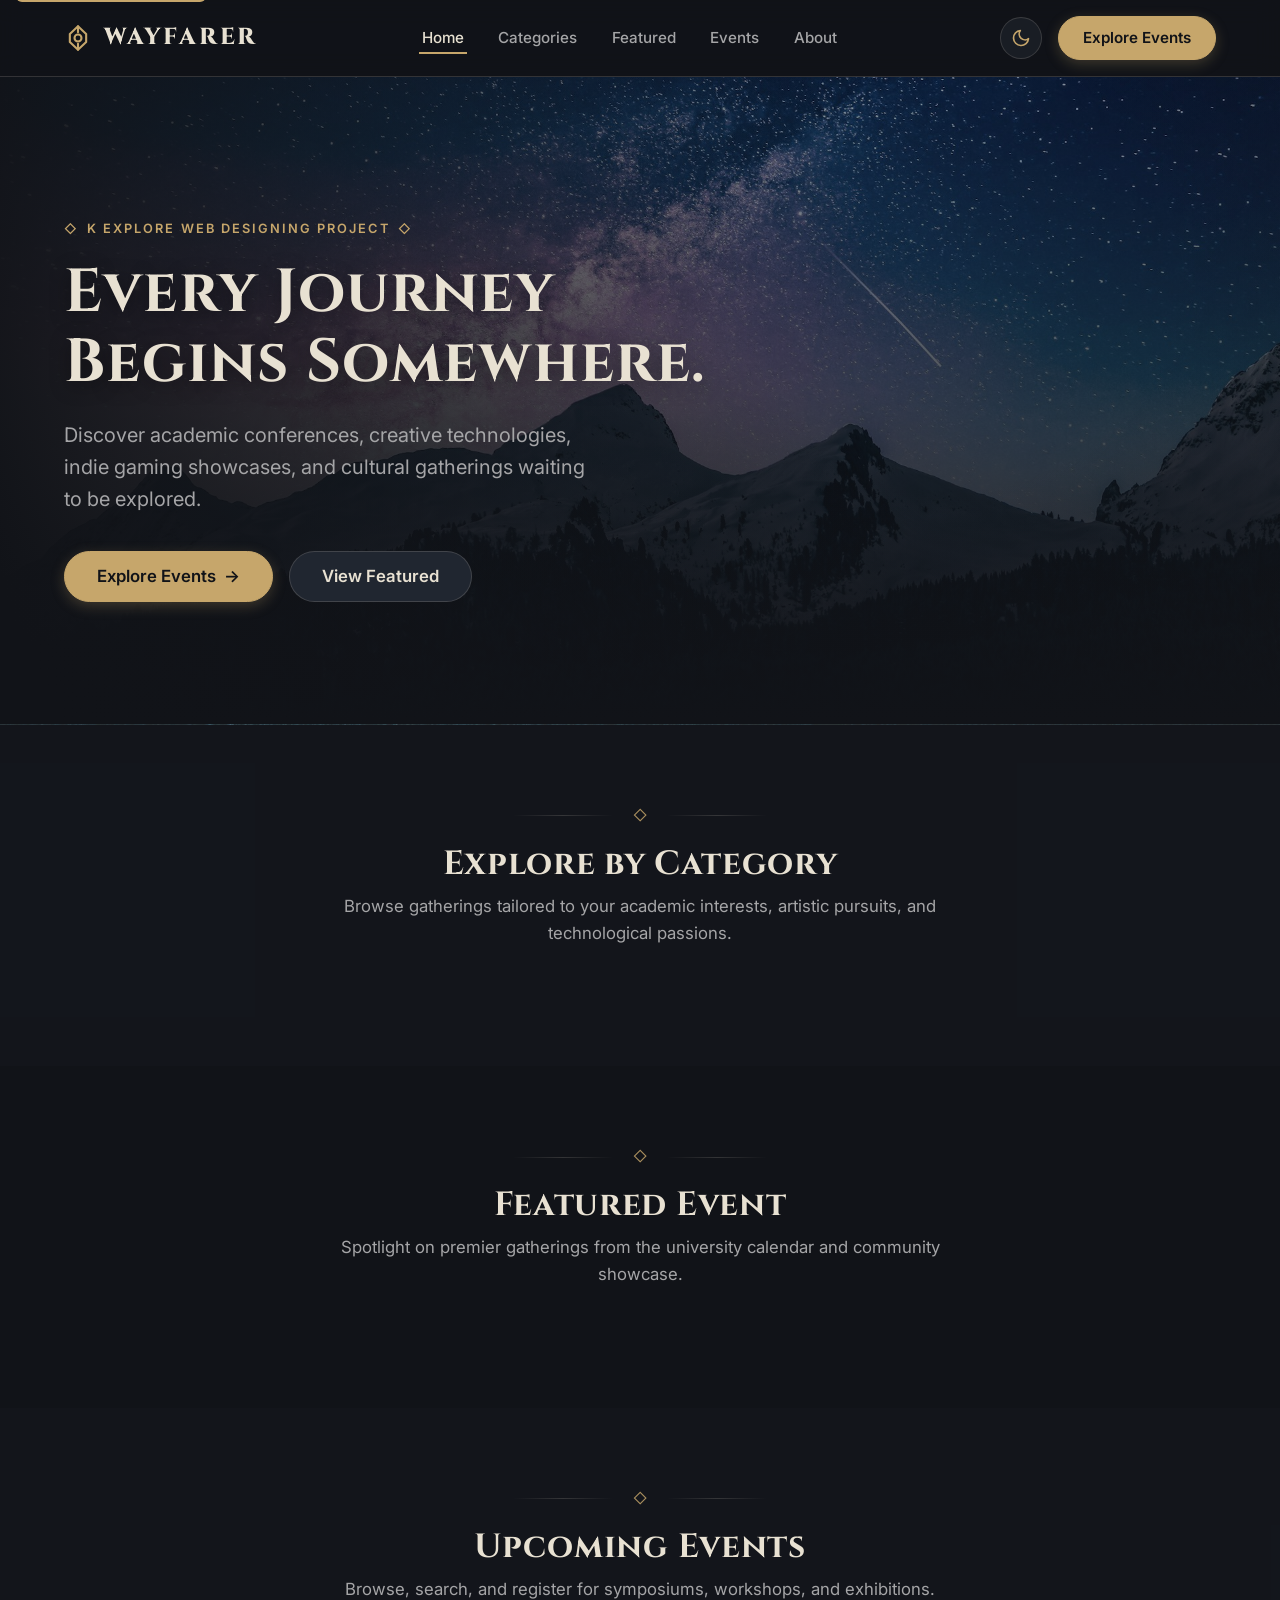
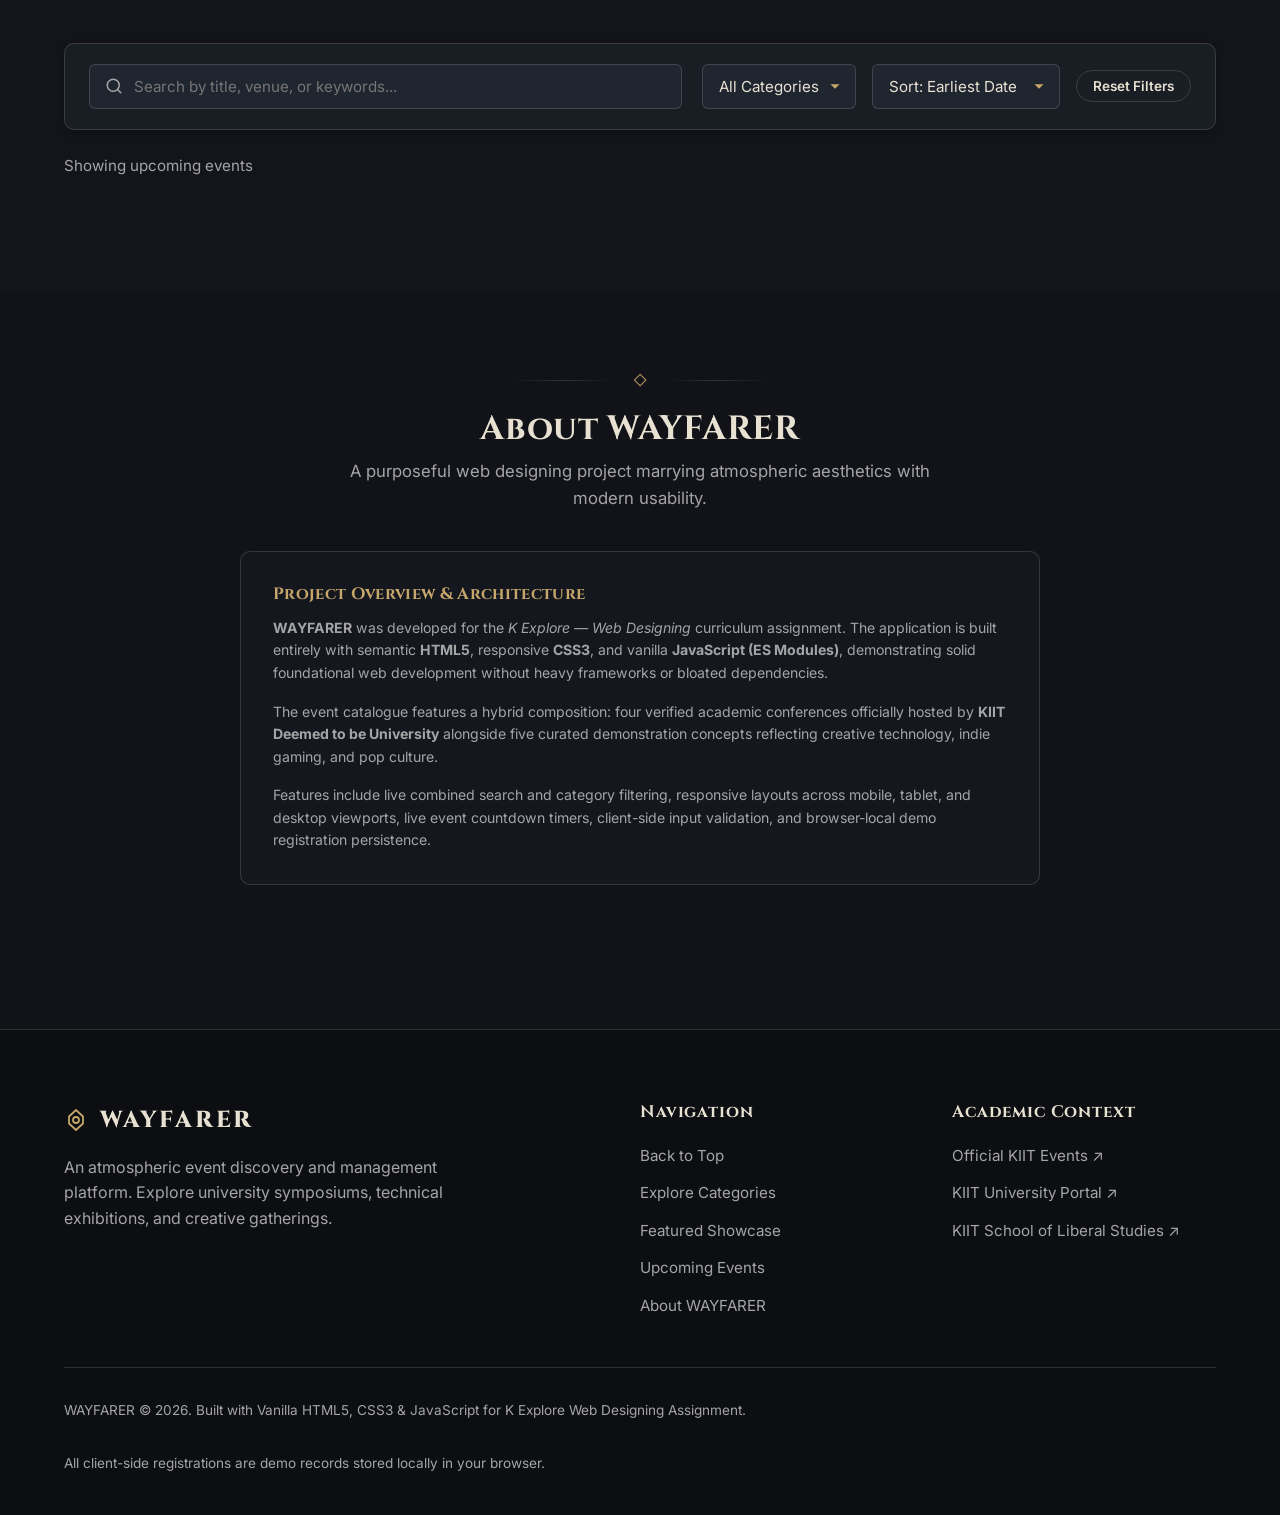
==== index.html @ c03fe0ca "initial html and css" ====
<!DOCTYPE html>
<html lang="en" data-theme="dark">
<head>
  <meta charset="UTF-8">
  <meta name="viewport" content="width=device-width, initial-scale=1.0">
  <meta name="description" content="WAYFARER — Atmospheric event discovery and management platform. Explore upcoming KIIT academic conferences and curated creative culture events.">
  <title>WAYFARER — Every Journey Begins Somewhere</title>

  <!-- Stylesheets -->
  <link rel="stylesheet" href="css/base.css">
  <link rel="stylesheet" href="css/layout.css">
  <link rel="stylesheet" href="css/components.css">
  <link rel="stylesheet" href="css/responsive.css">

  <!-- Application Entry Point -->
  <script type="module" src="js/pages/home.js"></script>
</head>
<body id="top">
  <!-- Accessibility Skip Navigation -->
  <a href="#mainContent" class="skip-link">Skip to main content</a>

  <!-- Global Site Header -->
  <header class="site-header" role="banner">
    <div class="container header-container">
      <!-- Brand Logo / Wordmark -->
      <a href="index.html" class="brand" aria-label="WAYFARER Homepage">
        <span class="brand-crest" aria-hidden="true">
          <!-- Atmospheric Wayfarer Crest SVG -->
          <svg width="28" height="28" viewBox="0 0 24 24" fill="none" stroke="currentColor" stroke-width="1.8" stroke-linecap="round" stroke-linejoin="round">
            <polygon points="12 2 19 8.5 19 15.5 12 22 5 15.5 5 8.5 12 2"/>
            <circle cx="12" cy="12" r="3"/>
            <line x1="12" y1="2" x2="12" y2="7"/>
            <line x1="12" y1="17" x2="12" y2="22"/>
          </svg>
        </span>
        <span class="brand-text">WAYFARER</span>
      </a>

      <!-- Primary Navigation Menu -->
      <nav class="primary-nav" id="primaryNav" aria-label="Main Navigation">
        <ul class="nav-list">
          <li><a href="#top" class="nav-link active">Home</a></li>
          <li><a href="#categoriesSection" class="nav-link">Categories</a></li>
          <li><a href="#featuredSection" class="nav-link">Featured</a></li>
          <li><a href="#eventsSection" class="nav-link">Events</a></li>
          <li><a href="#aboutSection" class="nav-link">About</a></li>
        </ul>
        <div class="mobile-cta-wrap hidden">
          <a href="#eventsSection" class="btn btn-primary">Explore Events</a>
        </div>
      </nav>

      <!-- Header Action Controls -->
      <div class="header-actions">
        <!-- Theme Toggle Button (Bonus BR-01) -->
        <button 
          type="button" 
          class="theme-toggle" 
          aria-label="Switch to Light Parchment Theme" 
          aria-pressed="false"
          title="Toggle Theme"
        >
          <!-- Sun Icon (shown in light mode) -->
          <svg class="icon-sun" width="20" height="20" viewBox="0 0 24 24" fill="none" stroke="currentColor" stroke-width="2" stroke-linecap="round" stroke-linejoin="round" aria-hidden="true">
            <circle cx="12" cy="12" r="5"/>
            <line x1="12" y1="1" x2="12" y2="3"/>
            <line x1="12" y1="21" x2="12" y2="23"/>
            <line x1="4.22" y1="4.22" x2="5.64" y2="5.64"/>
            <line x1="18.36" y1="18.36" x2="19.78" y2="19.78"/>
            <line x1="1" y1="12" x2="3" y2="12"/>
            <line x1="21" y1="12" x2="23" y2="12"/>
            <line x1="4.22" y1="19.78" x2="5.64" y2="18.36"/>
            <line x1="18.36" y1="5.64" x2="19.78" y2="4.22"/>
          </svg>
          <!-- Moon Icon (shown in dark mode) -->
          <svg class="icon-moon" width="20" height="20" viewBox="0 0 24 24" fill="none" stroke="currentColor" stroke-width="2" stroke-linecap="round" stroke-linejoin="round" aria-hidden="true">
            <path d="M21 12.79A9 9 0 1 1 11.21 3 7 7 0 0 0 21 12.79z"/>
          </svg>
        </button>

        <!-- Desktop Action CTA -->
        <a href="#eventsSection" class="btn btn-primary">Explore Events</a>

        <!-- Mobile Nav Hamburger Toggle -->
        <button 
          type="button" 
          class="mobile-nav-toggle" 
          id="mobileNavToggle" 
          aria-label="Toggle navigation menu" 
          aria-expanded="false" 
          aria-controls="primaryNav"
        >
          <svg width="24" height="24" viewBox="0 0 24 24" fill="none" stroke="currentColor" stroke-width="2" stroke-linecap="round" stroke-linejoin="round" aria-hidden="true">
            <line x1="3" y1="12" x2="21" y2="12"/>
            <line x1="3" y1="6" x2="21" y2="6"/>
            <line x1="3" y1="18" x2="21" y2="18"/>
          </svg>
        </button>
      </div>
    </div>
  </header>

  <!-- Main Landmark -->
  <main id="mainContent">
    <!-- Hero Section -->
    <section class="hero-section" aria-labelledby="heroTitle">
      <div class="hero-overlay" aria-hidden="true"></div>
      <div class="container">
        <div class="hero-content">
          <div class="hero-kicker">K Explore Web Designing Project</div>
          <h1 id="heroTitle" class="hero-title">Every Journey Begins Somewhere.</h1>
          <p class="hero-subtitle">
            Discover academic conferences, creative technologies, indie gaming showcases, and cultural gatherings waiting to be explored.
          </p>
          <div class="hero-cta-group">
            <a href="#eventsSection" class="btn btn-primary btn-lg">
              <span>Explore Events</span>
              <span aria-hidden="true">→</span>
            </a>
            <a href="#featuredSection" class="btn btn-secondary btn-lg">
              <span>View Featured</span>
            </a>
          </div>
        </div>
      </div>
    </section>

    <!-- Categories Section -->
    <section id="categoriesSection" class="page-section" aria-labelledby="categoriesHeading">
      <div class="container">
        <div class="section-ornament" aria-hidden="true">
          <span class="ornament-line"></span>
          <span class="ornament-diamond">◇</span>
          <span class="ornament-line"></span>
        </div>
        <h2 id="categoriesHeading" class="section-title">Explore by Category</h2>
        <p class="section-subtitle">Browse gatherings tailored to your academic interests, artistic pursuits, and technological passions.</p>
        
        <!-- Category Tiles Grid (Populated dynamically by home.js) -->
        <div class="category-grid" id="categoryGrid">
          <!-- Dynamically generated category buttons -->
        </div>
      </div>
    </section>

    <!-- Featured Event Section -->
    <section id="featuredSection" class="page-section" aria-labelledby="featuredHeading">
      <div class="container">
        <div class="section-ornament" aria-hidden="true">
          <span class="ornament-line"></span>
          <span class="ornament-diamond">◇</span>
          <span class="ornament-line"></span>
        </div>
        <h2 id="featuredHeading" class="section-title">Featured Event</h2>
        <p class="section-subtitle">Spotlight on premier gatherings from the university calendar and community showcase.</p>

        <!-- Featured Event Card (Populated dynamically by home.js) -->
        <div id="featuredEventContent">
          <!-- Dynamically generated featured showcase card with countdown -->
        </div>
      </div>
    </section>

    <!-- Events Catalogue & Discovery Section -->
    <section id="eventsSection" class="page-section" aria-labelledby="eventsHeading">
      <div class="container">
        <div class="section-ornament" aria-hidden="true">
          <span class="ornament-line"></span>
          <span class="ornament-diamond">◇</span>
          <span class="ornament-line"></span>
        </div>
        <h2 id="eventsHeading" class="section-title">Upcoming Events</h2>
        <p class="section-subtitle">Browse, search, and register for symposiums, workshops, and exhibitions.</p>

        <!-- Search, Filter & Sort Toolbar -->
        <div class="discovery-toolbar" role="search" aria-label="Event search and filter controls">
          <!-- Search Box -->
          <div class="search-box-wrap">
            <svg class="search-icon" width="18" height="18" viewBox="0 0 24 24" fill="none" stroke="currentColor" stroke-width="2" stroke-linecap="round" stroke-linejoin="round" aria-hidden="true">
              <circle cx="11" cy="11" r="8"/>
              <line x1="21" y1="21" x2="16.65" y2="16.65"/>
            </svg>
            <input 
              type="search" 
              id="searchInput" 
              class="search-input" 
              placeholder="Search by title, venue, or keywords..."
              aria-label="Search events"
            />
          </div>

          <!-- Category and Sort Dropdowns -->
          <div class="filter-controls-group">
            <select id="categorySelect" class="custom-select" aria-label="Filter events by category">
              <option value="all">All Categories</option>
              <!-- Options populated by JavaScript -->
            </select>

            <select id="sortSelect" class="custom-select" aria-label="Sort events">
              <option value="date-asc">Sort: Earliest Date</option>
              <option value="date-desc">Sort: Furthest Date</option>
              <option value="title-asc">Sort: Title (A – Z)</option>
            </select>

            <button type="button" id="resetFiltersBtn" class="btn btn-outline btn-sm">
              Reset Filters
            </button>
          </div>
        </div>

        <!-- Result Count Meta Bar -->
        <div class="results-meta-bar">
          <span id="resultsCount" aria-live="polite">Showing upcoming events</span>
        </div>

        <!-- Event Cards Grid (Populated dynamically by home.js) -->
        <div class="events-grid" id="eventsGrid" role="region" aria-label="Events Catalogue">
          <!-- Dynamic cards -->
        </div>

        <!-- Empty State (Shown when 0 events match) -->
        <div id="emptyState" class="empty-state-box hidden" role="status">
          <div class="empty-icon" aria-hidden="true">✦</div>
          <h3 class="empty-title">No Matching Events Found</h3>
          <p class="empty-desc">
            We couldn't find any events matching your current search term or category filter. Try clearing your filters or searching for different keywords.
          </p>
          <button type="button" class="btn btn-primary" onclick="document.querySelector('#resetFiltersBtn').click()">
            Reset All Filters
          </button>
        </div>
      </div>
    </section>

    <!-- About Section -->
    <section id="aboutSection" class="page-section" aria-labelledby="aboutHeading">
      <div class="container">
        <div class="section-ornament" aria-hidden="true">
          <span class="ornament-line"></span>
          <span class="ornament-diamond">◇</span>
          <span class="ornament-line"></span>
        </div>
        <h2 id="aboutHeading" class="section-title">About WAYFARER</h2>
        <p class="section-subtitle">A purposeful web designing project marrying atmospheric aesthetics with modern usability.</p>

        <div class="confirmation-notice" style="max-width: 800px; margin: 0 auto; text-align: left; padding: 2rem;">
          <h3 style="margin-bottom: 0.75rem; font-family: var(--font-heading); color: var(--color-accent);">Project Overview & Architecture</h3>
          <p>
            <strong>WAYFARER</strong> was developed for the <em>K Explore — Web Designing</em> curriculum assignment. The application is built entirely with semantic <strong>HTML5</strong>, responsive <strong>CSS3</strong>, and vanilla <strong>JavaScript (ES Modules)</strong>, demonstrating solid foundational web development without heavy frameworks or bloated dependencies.
          </p>
          <p>
            The event catalogue features a hybrid composition: four verified academic conferences officially hosted by <strong>KIIT Deemed to be University</strong> alongside five curated demonstration concepts reflecting creative technology, indie gaming, and pop culture.
          </p>
          <p style="margin-bottom: 0;">
            Features include live combined search and category filtering, responsive layouts across mobile, tablet, and desktop viewports, live event countdown timers, client-side input validation, and browser-local demo registration persistence.
          </p>
        </div>
      </div>
    </section>
  </main>

  <!-- Global Footer -->
  <footer class="site-footer" role="contentinfo">
    <div class="container">
      <div class="footer-top">
        <div>
          <div class="brand">
            <span class="brand-crest" aria-hidden="true">
              <svg width="24" height="24" viewBox="0 0 24 24" fill="none" stroke="currentColor" stroke-width="1.8" stroke-linecap="round" stroke-linejoin="round">
                <polygon points="12 2 19 8.5 19 15.5 12 22 5 15.5 5 8.5 12 2"/>
                <circle cx="12" cy="12" r="3"/>
              </svg>
            </span>
            <span class="brand-text">WAYFARER</span>
          </div>
          <p class="footer-brand-desc">
            An atmospheric event discovery and management platform. Explore university symposiums, technical exhibitions, and creative gatherings.
          </p>
        </div>

        <div>
          <h3 class="footer-heading">Navigation</h3>
          <ul class="footer-links">
            <li><a href="#top">Back to Top</a></li>
            <li><a href="#categoriesSection">Explore Categories</a></li>
            <li><a href="#featuredSection">Featured Showcase</a></li>
            <li><a href="#eventsSection">Upcoming Events</a></li>
            <li><a href="#aboutSection">About WAYFARER</a></li>
          </ul>
        </div>

        <div>
          <h3 class="footer-heading">Academic Context</h3>
          <ul class="footer-links">
            <li><a href="https://kiit.ac.in/events/" target="_blank" rel="noopener noreferrer">Official KIIT Events ↗</a></li>
            <li><a href="https://kiit.ac.in" target="_blank" rel="noopener noreferrer">KIIT University Portal ↗</a></li>
            <li><a href="https://ksol.kiit.ac.in" target="_blank" rel="noopener noreferrer">KIIT School of Liberal Studies ↗</a></li>
          </ul>
        </div>
      </div>

      <div class="footer-bottom">
        <p class="footer-notice">
          WAYFARER &copy; 2026. Built with Vanilla HTML5, CSS3 &amp; JavaScript for K Explore Web Designing Assignment.
        </p>
        <p class="footer-notice text-muted">
          All client-side registrations are demo records stored locally in your browser.
        </p>
      </div>
    </div>
  </footer>
</body>
</html>
---- css/base.css ----
/**
 * WAYFARER - Base CSS & Design Tokens
 * 
 * Defines CSS custom properties for Dark (default) and Light (parchment) themes,
 * typography hierarchy, resets, accessibility focus states, and ornamental elements.
 */

@import url('https://fonts.googleapis.com/css2?family=Cinzel:wght@500;600;700;800&family=Inter:wght@300;400;500;600;700&display=swap');

:root {
  /* Dark Theme (Default) Tokens */
  --color-bg: #111318;
  --color-surface: #191D24;
  --color-surface-raised: #202630;
  --color-surface-card: rgba(25, 29, 36, 0.85);
  --color-text: #E8E1D2;
  --color-text-muted: #A5A5A7;
  --color-accent: #C6A66B;
  --color-accent-hover: #D8B981;
  --color-accent-secondary: #873F43;
  --color-border: rgba(232, 225, 210, 0.16);
  --color-border-glow: rgba(198, 166, 107, 0.35);
  --color-overlay: rgba(5, 8, 12, 0.72);
  --color-overlay-subtle: rgba(5, 8, 12, 0.4);
  --color-success: #6FA88A;
  --color-error: #D97979;

  --hero-bg-image: url('../assets/images/ui/hero-bg-dark.jpg');

  /* Typography */
  --font-heading: 'Cinzel', 'Playfair Display', 'Cormorant Garamond', Georgia, serif;
  --font-body: 'Inter', -apple-system, BlinkMacSystemFont, 'Segoe UI', Roboto, sans-serif;

  /* Spacing */
  --container-max-width: 1200px;
  --radius-sm: 6px;
  --radius-md: 10px;
  --radius-lg: 16px;
  --radius-full: 9999px;

  /* Shadows */
  --shadow-sm: 0 2px 8px rgba(0, 0, 0, 0.25);
  --shadow-md: 0 8px 24px rgba(0, 0, 0, 0.35);
  --shadow-lg: 0 16px 40px rgba(0, 0, 0, 0.5);
  --shadow-gold: 0 0 20px rgba(198, 166, 107, 0.2);

  /* Transitions */
  --transition-fast: 0.18s ease;
  --transition-normal: 0.28s ease;
}

/* Light Theme (Warm Parchment Companion) */
[data-theme="light"] {
  --color-bg: #F1E8DD;
  --color-surface: #FAF7EF;
  --color-surface-raised: #FFFFFF;
  --color-surface-card: rgba(250, 247, 239, 0.92);
  --color-text: #202126;
  --color-text-muted: #66666B;
  --color-accent: #9A7137;
  --color-accent-hover: #805B2A;
  --color-accent-secondary: #873F43;
  --color-border: rgba(32, 33, 38, 0.16);
  --color-border-glow: rgba(154, 113, 55, 0.35);
  --color-overlay: rgba(241, 232, 221, 0.82);
  --color-overlay-subtle: rgba(241, 232, 221, 0.5);
  --color-success: #3B7D58;
  --color-error: #B84A4A;

  --hero-bg-image: url('../assets/images/ui/hero-bg-light.jpg');

  --shadow-sm: 0 2px 8px rgba(32, 33, 38, 0.08);
  --shadow-md: 0 8px 24px rgba(32, 33, 38, 0.12);
  --shadow-lg: 0 16px 40px rgba(32, 33, 38, 0.16);
  --shadow-gold: 0 0 20px rgba(154, 113, 55, 0.18);
}

/* Base Reset & Box Sizing */
*, *::before, *::after {
  box-sizing: border-box;
  margin: 0;
  padding: 0;
}

html {
  font-size: 16px;
  scroll-behavior: smooth;
  -webkit-text-size-adjust: 100%;
}

body {
  min-height: 100vh;
  background-color: var(--color-bg);
  color: var(--color-text);
  font-family: var(--font-body);
  font-size: 1rem;
  line-height: 1.6;
  transition: background-color var(--transition-normal), color var(--transition-normal);
  overflow-x: hidden;
}

/* Typography Hierarchy */
h1, h2, h3, h4, h5, h6 {
  font-family: var(--font-heading);
  color: var(--color-text);
  font-weight: 700;
  letter-spacing: 0.02em;
  line-height: 1.25;
}

p {
  margin-bottom: 1rem;
}

p:last-child {
  margin-bottom: 0;
}

a {
  color: inherit;
  text-decoration: none;
  transition: color var(--transition-fast);
}

a:hover {
  color: var(--color-accent);
}

img {
  max-width: 100%;
  height: auto;
  display: block;
}

button, input, select, textarea {
  font-family: inherit;
  font-size: 1rem;
  color: inherit;
}

/* Focus Visibility for Accessibility */
:focus-visible {
  outline: 2px solid var(--color-accent);
  outline-offset: 3px;
}

/* Skip to Content for Screen Readers */
.skip-link {
  position: absolute;
  top: -40px;
  left: 1rem;
  background: var(--color-accent);
  color: #111318;
  padding: 0.5rem 1rem;
  font-weight: 600;
  z-index: 1000;
  border-radius: var(--radius-sm);
  transition: top 0.2s ease;
}

.skip-link:focus {
  top: 1rem;
}

/* Container */
.container {
  width: 100%;
  max-width: var(--container-max-width);
  margin-left: auto;
  margin-right: auto;
  padding-left: 1.5rem;
  padding-right: 1.5rem;
}

/* Ornamental Section Header */
.section-ornament {
  display: flex;
  align-items: center;
  justify-content: center;
  gap: 1.25rem;
  margin-bottom: 1rem;
}

.ornament-line {
  flex: 1;
  max-width: 100px;
  height: 1px;
  background: linear-gradient(90deg, transparent, var(--color-border), transparent);
}

.ornament-diamond {
  color: var(--color-accent);
  font-size: 0.85rem;
  opacity: 0.85;
  user-select: none;
}

.section-title {
  font-size: 2.1rem;
  text-align: center;
  color: var(--color-text);
  margin-bottom: 0.5rem;
}

.section-subtitle {
  text-align: center;
  color: var(--color-text-muted);
  font-size: 1.05rem;
  max-width: 600px;
  margin: 0 auto 2.5rem auto;
}

/* Utilities */
.hidden {
  display: none !important;
}

.text-accent {
  color: var(--color-accent) !important;
}

.text-muted {
  color: var(--color-text-muted) !important;
}

.link-gold {
  color: var(--color-accent);
  font-weight: 600;
  text-decoration: underline;
  text-underline-offset: 4px;
}

.link-gold:hover {
  color: var(--color-accent-hover);
}

.code-font {
  font-family: 'Consolas', 'Monaco', monospace;
  letter-spacing: 0.05em;
}

/* Respect Reduced Motion */
@media (prefers-reduced-motion: reduce) {
  *, *::before, *::after {
    animation-duration: 0.01ms !important;
    animation-iteration-count: 1 !important;
    transition-duration: 0.01ms !important;
    scroll-behavior: auto !important;
  }
}
---- css/layout.css ----
/**
 * WAYFARER - Layout Styles (`css/layout.css`)
 * 
 * Header, Hero, Sections, Grid systems, and Footer.
 */

/* Header & Site Navigation */
.site-header {
  position: sticky;
  top: 0;
  z-index: 100;
  background-color: rgba(17, 19, 24, 0.88);
  backdrop-filter: blur(12px);
  -webkit-backdrop-filter: blur(12px);
  border-bottom: 1px solid var(--color-border);
  transition: background-color var(--transition-normal), border-color var(--transition-normal);
}

[data-theme="light"] .site-header {
  background-color: rgba(241, 232, 221, 0.88);
}

.header-container {
  display: flex;
  align-items: center;
  justify-content: space-between;
  height: 4.75rem;
}

/* Brand Wordmark & Crest */
.brand {
  display: flex;
  align-items: center;
  gap: 0.75rem;
  text-decoration: none;
}

.brand-crest {
  color: var(--color-accent);
  display: flex;
  align-items: center;
  justify-content: center;
}

.brand-text {
  font-family: var(--font-heading);
  font-size: 1.45rem;
  font-weight: 800;
  letter-spacing: 0.12em;
  color: var(--color-text);
}

/* Navigation Links */
.primary-nav {
  display: flex;
  align-items: center;
  gap: 2rem;
}

.nav-list {
  display: flex;
  align-items: center;
  list-style: none;
  gap: 1.75rem;
}

.nav-link {
  font-size: 0.95rem;
  font-weight: 500;
  color: var(--color-text-muted);
  padding: 0.4rem 0.2rem;
  position: relative;
}

.nav-link:hover,
.nav-link.active {
  color: var(--color-text);
}

.nav-link::after {
  content: '';
  position: absolute;
  bottom: 0;
  left: 0;
  width: 0%;
  height: 2px;
  background-color: var(--color-accent);
  transition: width var(--transition-fast);
}

.nav-link:hover::after,
.nav-link.active::after {
  width: 100%;
}

/* Header Action Controls */
.header-actions {
  display: flex;
  align-items: center;
  gap: 1rem;
}

/* Mobile Nav Toggle */
.mobile-nav-toggle {
  display: none;
  background: none;
  border: 1px solid var(--color-border);
  color: var(--color-text);
  padding: 0.5rem;
  border-radius: var(--radius-sm);
  cursor: pointer;
  align-items: center;
  justify-content: center;
}

/* Hero Section */
.hero-section {
  position: relative;
  min-height: 72vh;
  display: flex;
  align-items: center;
  padding: 6rem 0 5rem 0;
  background-image: linear-gradient(to bottom, var(--color-overlay-subtle), var(--color-bg)), var(--hero-bg-image);
  background-size: cover;
  background-position: center;
  background-repeat: no-repeat;
  border-bottom: 1px solid var(--color-border);
  transition: background-image var(--transition-normal);
}

.hero-overlay {
  position: absolute;
  inset: 0;
  background: radial-gradient(circle at 75% 30%, transparent 20%, var(--color-bg) 95%);
  pointer-events: none;
}

.hero-content {
  position: relative;
  z-index: 2;
  max-width: 680px;
}

.hero-kicker {
  display: inline-flex;
  align-items: center;
  gap: 0.5rem;
  font-size: 0.8rem;
  text-transform: uppercase;
  letter-spacing: 0.16em;
  color: var(--color-accent);
  font-weight: 600;
  margin-bottom: 1.25rem;
}

.hero-kicker::before,
.hero-kicker::after {
  content: '◇';
  font-size: 0.75rem;
}

.hero-title {
  font-size: clamp(2.4rem, 5vw, 3.8rem);
  font-weight: 700;
  line-height: 1.15;
  color: var(--color-text);
  margin-bottom: 1.25rem;
  text-shadow: 0 4px 20px rgba(0, 0, 0, 0.4);
}

.hero-subtitle {
  font-size: clamp(1.05rem, 2vw, 1.25rem);
  color: var(--color-text-muted);
  line-height: 1.6;
  margin-bottom: 2.25rem;
  max-width: 540px;
}

.hero-cta-group {
  display: flex;
  align-items: center;
  flex-wrap: wrap;
  gap: 1rem;
}

/* Page Section Spacing */
.page-section {
  padding: 5rem 0;
  position: relative;
}

.page-section:nth-of-type(even) {
  background-color: rgba(25, 29, 36, 0.3);
}

[data-theme="light"] .page-section:nth-of-type(even) {
  background-color: rgba(250, 247, 239, 0.5);
}

/* Category Grid */
.category-grid {
  display: grid;
  grid-template-columns: repeat(auto-fill, minmax(170px, 1fr));
  gap: 1.25rem;
  margin-top: 2rem;
}

/* Events Grid */
.events-grid {
  display: grid;
  grid-template-columns: repeat(auto-fill, minmax(340px, 1fr));
  gap: 2rem;
  margin-top: 2rem;
}

/* Discovery Search and Filter Bar */
.discovery-toolbar {
  display: flex;
  flex-wrap: wrap;
  align-items: center;
  justify-content: space-between;
  gap: 1.25rem;
  background-color: var(--color-surface);
  border: 1px solid var(--color-border);
  padding: 1.25rem 1.5rem;
  border-radius: var(--radius-md);
  box-shadow: var(--shadow-sm);
  margin-bottom: 1.5rem;
}

.search-box-wrap {
  flex: 1 1 320px;
  position: relative;
}

.search-icon {
  position: absolute;
  left: 1rem;
  top: 50%;
  transform: translateY(-50%);
  color: var(--color-text-muted);
  pointer-events: none;
}

.search-input {
  width: 100%;
  padding: 0.75rem 1rem 0.75rem 2.75rem;
  background-color: var(--color-surface-raised);
  border: 1px solid var(--color-border);
  border-radius: var(--radius-sm);
  color: var(--color-text);
  font-size: 0.95rem;
  transition: border-color var(--transition-fast), box-shadow var(--transition-fast);
}

.search-input:focus {
  border-color: var(--color-accent);
  box-shadow: 0 0 0 3px rgba(198, 166, 107, 0.15);
}

.filter-controls-group {
  display: flex;
  align-items: center;
  flex-wrap: wrap;
  gap: 1rem;
}

.custom-select {
  padding: 0.75rem 2.25rem 0.75rem 1rem;
  background-color: var(--color-surface-raised);
  border: 1px solid var(--color-border);
  border-radius: var(--radius-sm);
  color: var(--color-text);
  font-size: 0.95rem;
  cursor: pointer;
  appearance: none;
  background-image: url("data:image/svg+xml,%3Csvg xmlns='http://www.w3.org/2000/svg' width='12' height='12' fill='%23C6A66B' viewBox='0 0 16 16'%3E%3Cpath d='M8 11.5l-6-6h12l-6 6z'/%3E%3C/svg%3E");
  background-repeat: no-repeat;
  background-position: right 0.85rem center;
  transition: border-color var(--transition-fast);
}

.custom-select:focus {
  border-color: var(--color-accent);
}

.results-meta-bar {
  display: flex;
  align-items: center;
  justify-content: space-between;
  margin-bottom: 1.5rem;
  font-size: 0.95rem;
  color: var(--color-text-muted);
}

/* Site Footer */
.site-footer {
  background-color: #0c0e12;
  border-top: 1px solid var(--color-border);
  padding: 4.5rem 0 2.5rem 0;
  color: var(--color-text-muted);
  margin-top: 4rem;
}

[data-theme="light"] .site-footer {
  background-color: #e5ded3;
}

.footer-top {
  display: grid;
  grid-template-columns: 2fr 1fr 1fr;
  gap: 3rem;
  padding-bottom: 3rem;
  border-bottom: 1px solid var(--color-border);
}

.footer-brand-desc {
  margin-top: 1rem;
  max-width: 380px;
  line-height: 1.6;
}

.footer-heading {
  font-family: var(--font-heading);
  font-size: 1.05rem;
  color: var(--color-text);
  margin-bottom: 1.25rem;
  letter-spacing: 0.05em;
}

.footer-links {
  list-style: none;
  display: flex;
  flex-direction: column;
  gap: 0.75rem;
}

.footer-links a {
  color: var(--color-text-muted);
  font-size: 0.95rem;
}

.footer-links a:hover {
  color: var(--color-accent);
}

.footer-bottom {
  padding-top: 2rem;
  display: flex;
  flex-wrap: wrap;
  align-items: center;
  justify-content: space-between;
  gap: 1rem;
  font-size: 0.85rem;
}

.footer-notice {
  color: var(--color-text-muted);
}
---- css/components.css ----
/**
 * WAYFARER - Component Styles (`css/components.css`)
 * 
 * Buttons, Badges, Category Tiles, Event Cards, Featured Showcase,
 * Countdown Timers, Registration Forms, and Confirmation Alerts.
 */

/* ==========================================================================
   Buttons
   ========================================================================== */
.btn {
  display: inline-flex;
  align-items: center;
  justify-content: center;
  gap: 0.5rem;
  padding: 0.75rem 1.5rem;
  font-family: var(--font-body);
  font-size: 0.95rem;
  font-weight: 600;
  line-height: 1.2;
  border-radius: var(--radius-full);
  border: 1px solid transparent;
  cursor: pointer;
  text-decoration: none;
  transition: all var(--transition-fast);
  white-space: nowrap;
}

.btn-primary {
  background-color: var(--color-accent);
  color: #111318;
  border-color: var(--color-accent);
  box-shadow: 0 4px 14px rgba(198, 166, 107, 0.25);
}

.btn-primary:hover {
  background-color: var(--color-accent-hover);
  border-color: var(--color-accent-hover);
  color: #111318;
  transform: translateY(-1px);
  box-shadow: 0 6px 18px rgba(198, 166, 107, 0.35);
}

.btn-primary:active {
  transform: translateY(0);
}

.btn-secondary {
  background-color: var(--color-surface-raised);
  color: var(--color-text);
  border-color: var(--color-border);
}

.btn-secondary:hover {
  background-color: var(--color-surface);
  border-color: var(--color-accent);
  color: var(--color-accent);
}

.btn-outline {
  background-color: transparent;
  color: var(--color-text);
  border-color: var(--color-border);
}

.btn-outline:hover {
  border-color: var(--color-accent);
  color: var(--color-accent);
}

.btn-sm {
  padding: 0.45rem 1rem;
  font-size: 0.85rem;
}

.btn-lg {
  padding: 0.9rem 2rem;
  font-size: 1.05rem;
}

.btn:disabled {
  opacity: 0.6;
  cursor: not-allowed;
  transform: none !important;
}

/* Spinner for submitting state */
.spinner {
  width: 1rem;
  height: 1rem;
  border: 2px solid rgba(17, 19, 24, 0.3);
  border-top-color: #111318;
  border-radius: 50%;
  animation: spin 0.8s linear infinite;
  display: inline-block;
}

@keyframes spin {
  to { transform: rotate(360deg); }
}

/* ==========================================================================
   Theme Toggle Control
   ========================================================================== */
.theme-toggle {
  width: 2.6rem;
  height: 2.6rem;
  border-radius: var(--radius-full);
  background-color: var(--color-surface);
  border: 1px solid var(--color-border);
  color: var(--color-accent);
  cursor: pointer;
  display: flex;
  align-items: center;
  justify-content: center;
  transition: all var(--transition-fast);
  position: relative;
}

.theme-toggle:hover {
  background-color: var(--color-surface-raised);
  border-color: var(--color-accent);
  transform: scale(1.05);
}

.theme-toggle .icon-sun,
.theme-toggle .icon-moon {
  position: absolute;
  transition: opacity var(--transition-fast), transform var(--transition-fast);
}

/* Show moon in dark theme, sun in light theme */
.theme-toggle .icon-sun {
  opacity: 0;
  transform: rotate(90deg) scale(0.5);
}

.theme-toggle .icon-moon {
  opacity: 1;
  transform: rotate(0deg) scale(1);
}

[data-theme="light"] .theme-toggle .icon-sun {
  opacity: 1;
  transform: rotate(0deg) scale(1);
}

[data-theme="light"] .theme-toggle .icon-moon {
  opacity: 0;
  transform: rotate(-90deg) scale(0.5);
}

/* ==========================================================================
   Badges
   ========================================================================== */
.badge {
  display: inline-flex;
  align-items: center;
  padding: 0.25rem 0.65rem;
  font-size: 0.72rem;
  font-weight: 700;
  letter-spacing: 0.08em;
  text-transform: uppercase;
  border-radius: var(--radius-full);
  line-height: 1;
}

.badge-category {
  background-color: rgba(198, 166, 107, 0.15);
  color: var(--color-accent);
  border: 1px solid rgba(198, 166, 107, 0.3);
}

.badge-kiit {
  background-color: rgba(135, 63, 67, 0.2);
  color: #ff9b9f;
  border: 1px solid rgba(135, 63, 67, 0.5);
}

[data-theme="light"] .badge-kiit {
  background-color: rgba(135, 63, 67, 0.12);
  color: #873f43;
}

.badge-concept {
  background-color: rgba(70, 95, 130, 0.2);
  color: #9cb5db;
  border: 1px solid rgba(70, 95, 130, 0.4);
}

[data-theme="light"] .badge-concept {
  background-color: rgba(70, 95, 130, 0.12);
  color: #3b5375;
}

/* ==========================================================================
   Category Tiles
   ========================================================================== */
.category-tile {
  background-color: var(--color-surface);
  border: 1px solid var(--color-border);
  border-radius: var(--radius-md);
  padding: 1.5rem 1rem;
  display: flex;
  flex-direction: column;
  align-items: center;
  text-align: center;
  cursor: pointer;
  transition: all var(--transition-normal);
  color: var(--color-text);
  box-shadow: var(--shadow-sm);
}

.category-tile:hover {
  background-color: var(--color-surface-raised);
  border-color: var(--color-accent);
  transform: translateY(-4px);
  box-shadow: var(--shadow-gold);
}

.category-icon {
  color: var(--color-accent);
  margin-bottom: 0.85rem;
  display: flex;
  align-items: center;
  justify-content: center;
  transition: transform var(--transition-fast);
}

.category-tile:hover .category-icon {
  transform: scale(1.1);
}

.category-label {
  font-family: var(--font-heading);
  font-size: 0.95rem;
  font-weight: 600;
  margin-bottom: 0.35rem;
  line-height: 1.3;
}

.category-count {
  font-size: 0.78rem;
  color: var(--color-text-muted);
}

/* ==========================================================================
   Featured Event Showcase Card
   ========================================================================== */
.featured-card {
  background-color: var(--color-surface);
  border: 1px solid var(--color-border);
  border-radius: var(--radius-lg);
  overflow: hidden;
  display: grid;
  grid-template-columns: 1.15fr 1fr;
  box-shadow: var(--shadow-lg);
  position: relative;
  transition: border-color var(--transition-normal);
}

.featured-card:hover {
  border-color: var(--color-border-glow);
}

.featured-image-wrap {
  position: relative;
  min-height: 400px;
  background-color: #0b0d10;
  display: flex;
  align-items: center;
  justify-content: center;
  overflow: hidden;
}

.featured-img {
  width: 100%;
  height: 100%;
  object-fit: cover;
  transition: transform 0.5s ease;
}

.featured-img.poster-fit {
  object-fit: contain;
  padding: 1.5rem;
}

.featured-card:hover .featured-img {
  transform: scale(1.02);
}

.featured-image-overlay {
  position: absolute;
  inset: 0;
  background: linear-gradient(to right, transparent 65%, var(--color-surface));
  pointer-events: none;
}

.featured-body {
  padding: 2.5rem;
  display: flex;
  flex-direction: column;
  justify-content: center;
}

.featured-top-meta {
  display: flex;
  align-items: center;
  gap: 0.65rem;
  margin-bottom: 1rem;
}

.featured-title {
  font-size: clamp(1.5rem, 2.5vw, 2.2rem);
  line-height: 1.25;
  margin-bottom: 1rem;
}

.featured-title a:hover {
  color: var(--color-accent);
}

.featured-desc {
  color: var(--color-text-muted);
  font-size: 0.98rem;
  line-height: 1.6;
  margin-bottom: 1.5rem;
}

.featured-meta-row {
  display: flex;
  flex-wrap: wrap;
  gap: 1.5rem;
  margin-bottom: 1.75rem;
  color: var(--color-text-muted);
  font-size: 0.92rem;
}

.meta-item {
  display: flex;
  align-items: center;
  gap: 0.5rem;
}

.meta-item svg {
  color: var(--color-accent);
  flex-shrink: 0;
}

.featured-countdown-wrap {
  background-color: var(--color-surface-raised);
  border: 1px solid var(--color-border);
  padding: 1rem 1.25rem;
  border-radius: var(--radius-md);
  margin-bottom: 1.75rem;
}

.countdown-title {
  font-size: 0.78rem;
  text-transform: uppercase;
  letter-spacing: 0.1em;
  color: var(--color-text-muted);
  margin-bottom: 0.65rem;
  font-weight: 600;
}

.featured-actions {
  display: flex;
  align-items: center;
  gap: 1rem;
  flex-wrap: wrap;
}

/* ==========================================================================
   Countdown Timer Grid
   ========================================================================== */
.countdown-grid {
  display: flex;
  align-items: center;
  gap: 0.75rem;
}

.countdown-unit {
  display: flex;
  flex-direction: column;
  align-items: center;
  min-width: 48px;
}

.countdown-num {
  font-family: var(--font-heading);
  font-size: 1.5rem;
  font-weight: 700;
  color: var(--color-accent);
  line-height: 1.1;
}

.countdown-lbl {
  font-size: 0.68rem;
  text-transform: uppercase;
  letter-spacing: 0.08em;
  color: var(--color-text-muted);
}

.countdown-sep {
  font-family: var(--font-heading);
  font-size: 1.3rem;
  color: var(--color-accent);
  opacity: 0.6;
  margin-top: -0.6rem;
}

.countdown-badge {
  display: inline-flex;
  align-items: center;
  gap: 0.5rem;
  font-size: 0.85rem;
  font-weight: 600;
  color: var(--color-accent);
}

.pulse-dot {
  width: 8px;
  height: 8px;
  background-color: var(--color-success);
  border-radius: 50%;
  box-shadow: 0 0 0 rgba(111, 168, 138, 0.4);
  animation: pulse 1.6s infinite;
}

@keyframes pulse {
  0% { box-shadow: 0 0 0 0 rgba(111, 168, 138, 0.7); }
  70% { box-shadow: 0 0 0 8px rgba(111, 168, 138, 0); }
  100% { box-shadow: 0 0 0 0 rgba(111, 168, 138, 0); }
}

/* ==========================================================================
   Event Cards
   ========================================================================== */
.event-card {
  background-color: var(--color-surface);
  border: 1px solid var(--color-border);
  border-radius: var(--radius-md);
  overflow: hidden;
  display: flex;
  flex-direction: column;
  box-shadow: var(--shadow-sm);
  transition: all var(--transition-normal);
  position: relative;
}

.event-card:hover {
  transform: translateY(-4px);
  border-color: var(--color-border-glow);
  box-shadow: var(--shadow-md);
}

.card-media {
  position: relative;
  aspect-ratio: 16 / 9;
  background-color: #0b0d10;
  overflow: hidden;
}

.card-img {
  width: 100%;
  height: 100%;
  object-fit: cover;
  transition: transform 0.4s ease;
}

.card-img.poster-fit {
  object-fit: contain;
  padding: 0.75rem;
}

.event-card:hover .card-img {
  transform: scale(1.05);
}

.card-badges {
  position: absolute;
  top: 0.85rem;
  left: 0.85rem;
  right: 0.85rem;
  display: flex;
  align-items: center;
  justify-content: space-between;
  gap: 0.5rem;
  pointer-events: none;
}

.card-content {
  padding: 1.5rem;
  display: flex;
  flex-direction: column;
  flex: 1;
}

.card-meta {
  display: flex;
  flex-direction: column;
  gap: 0.4rem;
  font-size: 0.85rem;
  color: var(--color-text-muted);
  margin-bottom: 0.85rem;
}

.card-title {
  font-size: 1.25rem;
  line-height: 1.35;
  margin-bottom: 0.75rem;
  font-weight: 700;
}

.card-title a {
  color: var(--color-text);
}

.card-title a:hover {
  color: var(--color-accent);
}

.card-desc {
  font-size: 0.92rem;
  color: var(--color-text-muted);
  line-height: 1.55;
  margin-bottom: 1.5rem;
  flex: 1;
}

.card-footer {
  margin-top: auto;
  padding-top: 1rem;
  border-top: 1px solid var(--color-border);
  display: flex;
  align-items: center;
  justify-content: flex-end;
}

.card-cta {
  display: inline-flex;
  align-items: center;
  gap: 0.5rem;
  color: var(--color-accent);
  font-weight: 600;
  font-size: 0.92rem;
  transition: gap var(--transition-fast);
}

.card-cta:hover {
  color: var(--color-accent-hover);
  gap: 0.75rem;
}

/* ==========================================================================
   Empty State
   ========================================================================== */
.empty-state-box {
  background-color: var(--color-surface);
  border: 1px dashed var(--color-border);
  border-radius: var(--radius-lg);
  padding: 4rem 2rem;
  text-align: center;
  margin: 2rem 0;
}

.empty-icon {
  font-size: 2.5rem;
  color: var(--color-accent);
  margin-bottom: 1rem;
}

.empty-title {
  font-size: 1.5rem;
  margin-bottom: 0.5rem;
}

.empty-desc {
  color: var(--color-text-muted);
  max-width: 450px;
  margin: 0 auto 1.5rem auto;
}

/* ==========================================================================
   Event Detail Page Components
   ========================================================================== */
.detail-nav-bar {
  display: flex;
  align-items: center;
  justify-content: space-between;
  margin: 2.5rem 0 1.5rem 0;
  flex-wrap: wrap;
  gap: 1rem;
}

.back-link {
  display: inline-flex;
  align-items: center;
  gap: 0.5rem;
  color: var(--color-text-muted);
  font-weight: 500;
  font-size: 0.95rem;
}

.back-link:hover {
  color: var(--color-accent);
}

.detail-badges {
  display: flex;
  align-items: center;
  gap: 0.75rem;
}

.detail-hero-card {
  background-color: var(--color-surface);
  border: 1px solid var(--color-border);
  border-radius: var(--radius-lg);
  overflow: hidden;
  box-shadow: var(--shadow-lg);
  margin-bottom: 3.5rem;
}

.detail-banner-wrap {
  position: relative;
  max-height: 450px;
  min-height: 300px;
  background-color: #0c0e12;
  display: flex;
  align-items: center;
  justify-content: center;
  overflow: hidden;
}

.detail-banner-img {
  width: 100%;
  height: 100%;
  max-height: 450px;
  object-fit: cover;
}

.detail-banner-img.poster-fit {
  object-fit: contain;
  padding: 1.5rem;
}

.detail-banner-overlay {
  position: absolute;
  inset: 0;
  background: linear-gradient(to top, var(--color-surface) 5%, transparent 60%);
  pointer-events: none;
}

.detail-hero-content {
  padding: 2.5rem 3rem;
  position: relative;
  margin-top: -3rem;
  z-index: 2;
}

.detail-title {
  font-size: clamp(1.8rem, 3.5vw, 2.8rem);
  line-height: 1.2;
  margin-bottom: 1.75rem;
}

.detail-meta-list {
  display: grid;
  grid-template-columns: repeat(auto-fit, minmax(220px, 1fr));
  gap: 1.5rem;
  padding: 1.5rem 0;
  border-top: 1px solid var(--color-border);
  border-bottom: 1px solid var(--color-border);
  margin-bottom: 2rem;
}

.detail-meta-item {
  display: flex;
  align-items: flex-start;
  gap: 0.85rem;
}

.detail-meta-item svg {
  color: var(--color-accent);
  margin-top: 0.2rem;
  flex-shrink: 0;
}

.meta-label {
  display: block;
  font-size: 0.78rem;
  text-transform: uppercase;
  letter-spacing: 0.08em;
  color: var(--color-text-muted);
}

.meta-value {
  font-size: 1.05rem;
  color: var(--color-text);
}

.detail-banner-actions {
  display: flex;
  align-items: center;
  gap: 1.25rem;
  flex-wrap: wrap;
}

/* Detail Grid Layout */
.detail-layout-grid {
  display: grid;
  grid-template-columns: 2fr 1fr;
  gap: 3rem;
  margin-bottom: 4rem;
}

.detail-section {
  margin-bottom: 2.5rem;
}

.section-title-sm {
  font-size: 1.5rem;
  margin-bottom: 1rem;
  padding-bottom: 0.5rem;
  border-bottom: 1px solid var(--color-border);
}

.detail-narrative {
  font-size: 1.05rem;
  line-height: 1.75;
  color: var(--color-text);
}

/* Provenance Boxes */
.kiit-provenance-box,
.concept-provenance-box {
  background-color: var(--color-surface);
  border: 1px solid var(--color-border);
  border-left: 4px solid var(--color-accent-secondary);
  border-radius: var(--radius-md);
  padding: 1.5rem;
  margin-top: 2rem;
}

.concept-provenance-box {
  border-left-color: var(--color-accent);
}

.provenance-header {
  display: flex;
  align-items: center;
  gap: 0.65rem;
  margin-bottom: 0.75rem;
}

.provenance-header svg {
  color: var(--color-accent);
}

.provenance-header h3 {
  font-size: 1.15rem;
}

/* Detail Sidebar */
.detail-sidebar-card {
  background-color: var(--color-surface);
  border: 1px solid var(--color-border);
  border-radius: var(--radius-md);
  padding: 1.75rem;
  box-shadow: var(--shadow-sm);
  position: sticky;
  top: 6rem;
}

.sidebar-heading {
  font-size: 1.2rem;
  margin-bottom: 1.25rem;
  padding-bottom: 0.5rem;
  border-bottom: 1px solid var(--color-border);
}

.sidebar-fact-list {
  display: flex;
  flex-direction: column;
  gap: 1rem;
}

.sidebar-fact {
  display: flex;
  justify-content: space-between;
  align-items: center;
  font-size: 0.92rem;
}

.fact-label {
  color: var(--color-text-muted);
}

.fact-value {
  font-weight: 600;
  text-align: right;
}

.sidebar-divider {
  border: none;
  height: 1px;
  background-color: var(--color-border);
  margin: 1.5rem 0;
}

.sidebar-countdown-section {
  text-align: center;
}

.sidebar-countdown-label {
  font-size: 0.8rem;
  text-transform: uppercase;
  letter-spacing: 0.1em;
  color: var(--color-text-muted);
  margin-bottom: 0.85rem;
}

.detail-countdown-container .countdown-grid {
  justify-content: center;
}

/* ==========================================================================
   Not Found State
   ========================================================================== */
.not-found-card {
  background-color: var(--color-surface);
  border: 1px solid var(--color-border);
  border-radius: var(--radius-lg);
  padding: 5rem 2rem;
  text-align: center;
  margin: 4rem auto;
  max-width: 600px;
}

.not-found-icon {
  font-size: 3rem;
  margin-bottom: 1rem;
}

.not-found-title {
  font-size: 2.2rem;
  margin-bottom: 1rem;
}

.not-found-msg {
  color: var(--color-text-muted);
  font-size: 1.1rem;
  margin-bottom: 2rem;
}

/* ==========================================================================
   Registration Form & Confirmation
   ========================================================================== */
.registration-container {
  max-width: 720px;
  margin: 0 auto;
}

.registration-card {
  background-color: var(--color-surface);
  border: 1px solid var(--color-border);
  border-radius: var(--radius-lg);
  padding: 3rem;
  box-shadow: var(--shadow-lg);
}

.form-header {
  text-align: center;
  margin-bottom: 2.5rem;
}

.form-title {
  font-size: 2.2rem;
  margin-bottom: 0.5rem;
}

.form-event-target {
  color: var(--color-accent);
  font-size: 1.1rem;
  font-weight: 600;
}

.form-group {
  margin-bottom: 1.5rem;
}

.form-label {
  display: block;
  font-size: 0.92rem;
  font-weight: 600;
  margin-bottom: 0.5rem;
  color: var(--color-text);
}

.form-label .required {
  color: var(--color-error);
}

.form-control {
  width: 100%;
  padding: 0.85rem 1.25rem;
  background-color: var(--color-surface-raised);
  border: 1px solid var(--color-border);
  border-radius: var(--radius-sm);
  color: var(--color-text);
  font-size: 1rem;
  transition: all var(--transition-fast);
}

.form-control:focus {
  border-color: var(--color-accent);
  box-shadow: 0 0 0 3px rgba(198, 166, 107, 0.18);
}

.form-control.input-error {
  border-color: var(--color-error) !important;
  background-color: rgba(217, 121, 121, 0.05);
}

.form-error-msg {
  display: block;
  color: var(--color-error);
  font-size: 0.82rem;
  margin-top: 0.4rem;
  font-weight: 500;
}

.form-submit-row {
  margin-top: 2rem;
}

.btn-block {
  width: 100%;
}

.form-privacy-disclaimer {
  font-size: 0.82rem;
  color: var(--color-text-muted);
  text-align: center;
  margin-top: 1.25rem;
  line-height: 1.5;
}

/* Confirmation Card */
.confirmation-card {
  background-color: var(--color-surface);
  border: 1px solid var(--color-border);
  border-radius: var(--radius-lg);
  padding: 3rem;
  box-shadow: var(--shadow-lg);
  margin: 2rem auto;
  max-width: 720px;
}

.confirmation-header {
  display: flex;
  align-items: center;
  gap: 1.25rem;
  margin-bottom: 2rem;
  padding-bottom: 1.5rem;
  border-bottom: 1px solid var(--color-border);
}

.confirmation-icon {
  width: 3.5rem;
  height: 3.5rem;
  border-radius: var(--radius-full);
  background-color: rgba(111, 168, 138, 0.15);
  border: 2px solid var(--color-success);
  color: var(--color-success);
  font-size: 1.8rem;
  display: flex;
  align-items: center;
  justify-content: center;
  flex-shrink: 0;
}

.confirmation-badge {
  display: inline-block;
  font-size: 0.75rem;
  font-weight: 700;
  text-transform: uppercase;
  letter-spacing: 0.1em;
  color: var(--color-success);
  margin-bottom: 0.35rem;
}

.confirmation-title {
  font-size: 1.5rem;
  line-height: 1.3;
}

.notice-banner {
  background-color: rgba(198, 166, 107, 0.12);
  border-left: 4px solid var(--color-accent);
  padding: 0.85rem 1.25rem;
  border-radius: var(--radius-sm);
  margin-bottom: 1.5rem;
  font-size: 0.9rem;
}

.confirmation-details-grid {
  display: grid;
  grid-template-columns: 1fr 1fr;
  gap: 1.25rem;
  background-color: var(--color-surface-raised);
  border: 1px solid var(--color-border);
  border-radius: var(--radius-md);
  padding: 1.5rem;
  margin-bottom: 2rem;
}

.conf-item {
  display: flex;
  flex-direction: column;
  gap: 0.25rem;
}

.conf-label {
  font-size: 0.75rem;
  text-transform: uppercase;
  letter-spacing: 0.08em;
  color: var(--color-text-muted);
}

.conf-value {
  font-size: 0.98rem;
  font-weight: 600;
  color: var(--color-text);
  word-break: break-word;
}

.confirmation-notice {
  background-color: rgba(25, 29, 36, 0.5);
  border: 1px solid var(--color-border);
  padding: 1.25rem;
  border-radius: var(--radius-md);
  font-size: 0.88rem;
  color: var(--color-text-muted);
  line-height: 1.6;
  margin-bottom: 2rem;
}

.confirmation-actions {
  display: flex;
  align-items: center;
  justify-content: center;
  gap: 1rem;
  flex-wrap: wrap;
}
---- css/responsive.css ----
/**
 * WAYFARER - Responsive Styles (`css/responsive.css`)
 * 
 * Target viewports:
 * - 1440px (Large desktop)
 * - 1024px (Small desktop / landscape tablet)
 * - 768px (Tablet)
 * - 390px (Common mobile)
 * - 360px (Small mobile)
 */

/* ==========================================================================
   Desktop Constraints (1024px - 1440px)
   ========================================================================== */
@media (max-width: 1200px) {
  .featured-card {
    grid-template-columns: 1fr 1fr;
  }
}

/* ==========================================================================
   Tablet Breakpoints (<= 992px)
   ========================================================================== */
@media (max-width: 992px) {
  .hero-section {
    min-height: auto;
    padding: 4.5rem 0 3.5rem 0;
  }

  .featured-card {
    grid-template-columns: 1fr;
  }

  .featured-image-wrap {
    min-height: 280px;
    max-height: 340px;
  }

  .featured-image-overlay {
    background: linear-gradient(to top, var(--color-surface) 10%, transparent 80%);
  }

  .featured-body {
    padding: 2rem;
  }

  .detail-layout-grid {
    grid-template-columns: 1fr;
    gap: 2.5rem;
  }

  .detail-sidebar-card {
    position: static;
  }

  .footer-top {
    grid-template-columns: 1fr 1fr;
    gap: 2.5rem;
  }
}

/* ==========================================================================
   Mobile Navigation & Layout (<= 860px)
   ========================================================================== */
@media (max-width: 860px) {
  .mobile-nav-toggle {
    display: inline-flex;
  }

  .primary-nav {
    position: absolute;
    top: 100%;
    left: 0;
    right: 0;
    background-color: var(--color-surface);
    border-bottom: 1px solid var(--color-border);
    flex-direction: column;
    align-items: stretch;
    padding: 1.5rem;
    gap: 1.5rem;
    box-shadow: var(--shadow-lg);
    display: none;
  }

  .primary-nav.open {
    display: flex;
  }

  .nav-list {
    flex-direction: column;
    align-items: flex-start;
    gap: 1rem;
    width: 100%;
  }

  .nav-link {
    display: block;
    width: 100%;
    padding: 0.6rem 0;
    font-size: 1.05rem;
  }

  .header-actions .btn {
    display: none; /* Keep theme toggle in header, move full CTA to menu */
  }

  .primary-nav .mobile-cta-wrap {
    display: block;
    margin-top: 0.5rem;
  }

  .primary-nav .mobile-cta-wrap .btn {
    width: 100%;
  }
}

/* ==========================================================================
   Small Tablet & Large Mobile (<= 768px)
   ========================================================================== */
@media (max-width: 768px) {
  .container {
    padding-left: 1.25rem;
    padding-right: 1.25rem;
  }

  .page-section {
    padding: 3.5rem 0;
  }

  .section-title {
    font-size: 1.8rem;
  }

  .events-grid {
    grid-template-columns: 1fr;
    gap: 1.5rem;
  }

  .category-grid {
    grid-template-columns: repeat(2, 1fr);
    gap: 1rem;
  }

  .category-tile {
    padding: 1.25rem 0.75rem;
  }

  .discovery-toolbar {
    flex-direction: column;
    align-items: stretch;
    padding: 1rem;
    gap: 1rem;
  }

  .search-box-wrap {
    flex: 1 1 100%;
  }

  .filter-controls-group {
    flex-direction: column;
    align-items: stretch;
    gap: 0.75rem;
  }

  .custom-select {
    width: 100%;
  }

  .detail-hero-content {
    padding: 1.5rem;
    margin-top: -1.5rem;
  }

  .detail-meta-list {
    grid-template-columns: 1fr;
    gap: 1rem;
  }

  .registration-card,
  .confirmation-card {
    padding: 2rem 1.25rem;
  }

  .footer-top {
    grid-template-columns: 1fr;
    gap: 2rem;
  }

  .footer-bottom {
    flex-direction: column;
    text-align: center;
    gap: 0.75rem;
  }
}

/* ==========================================================================
   Common Mobile (<= 480px) & Small Mobile (360px - 390px)
   ========================================================================== */
@media (max-width: 480px) {
  .hero-title {
    font-size: 2.1rem;
  }

  .hero-cta-group {
    flex-direction: column;
    align-items: stretch;
  }

  .hero-cta-group .btn {
    width: 100%;
  }

  .featured-actions {
    flex-direction: column;
    align-items: stretch;
  }

  .featured-actions .btn {
    width: 100%;
  }

  .detail-banner-actions {
    flex-direction: column;
    align-items: stretch;
  }

  .detail-banner-actions .btn {
    width: 100%;
  }

  .countdown-unit {
    min-width: 38px;
  }

  .countdown-num {
    font-size: 1.2rem;
  }

  .confirmation-details-grid {
    grid-template-columns: 1fr;
    gap: 1rem;
    padding: 1rem;
  }

  .confirmation-header {
    flex-direction: column;
    text-align: center;
  }

  .confirmation-actions {
    flex-direction: column;
    align-items: stretch;
  }

  .confirmation-actions .btn {
    width: 100%;
  }
}

@media (max-width: 360px) {
  .brand-text {
    font-size: 1.2rem;
  }

  .category-grid {
    grid-template-columns: 1fr;
  }

  .category-tile {
    flex-direction: row;
    gap: 1rem;
    text-align: left;
    padding: 1rem;
  }

  .category-icon {
    margin-bottom: 0;
  }

  .countdown-grid {
    gap: 0.35rem;
  }

  .countdown-unit {
    min-width: 32px;
  }

  .countdown-num {
    font-size: 1.05rem;
  }
}
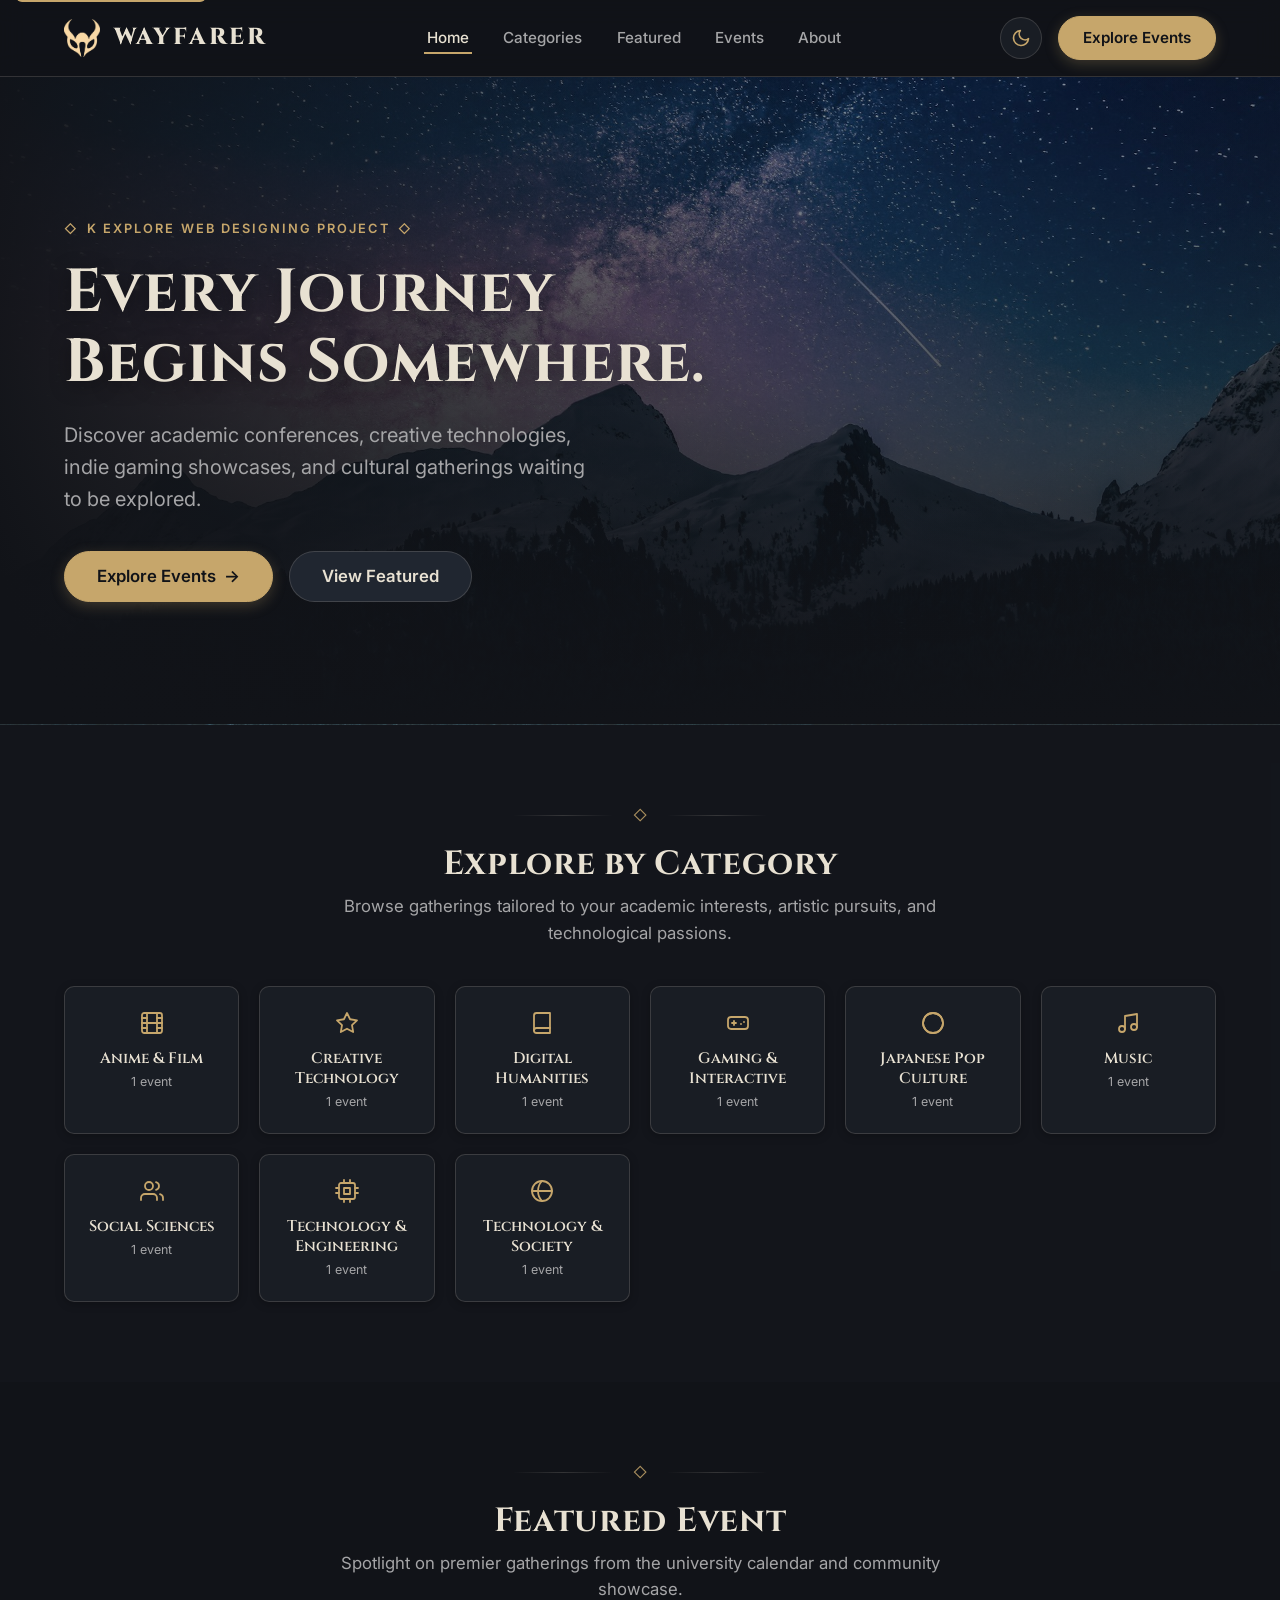
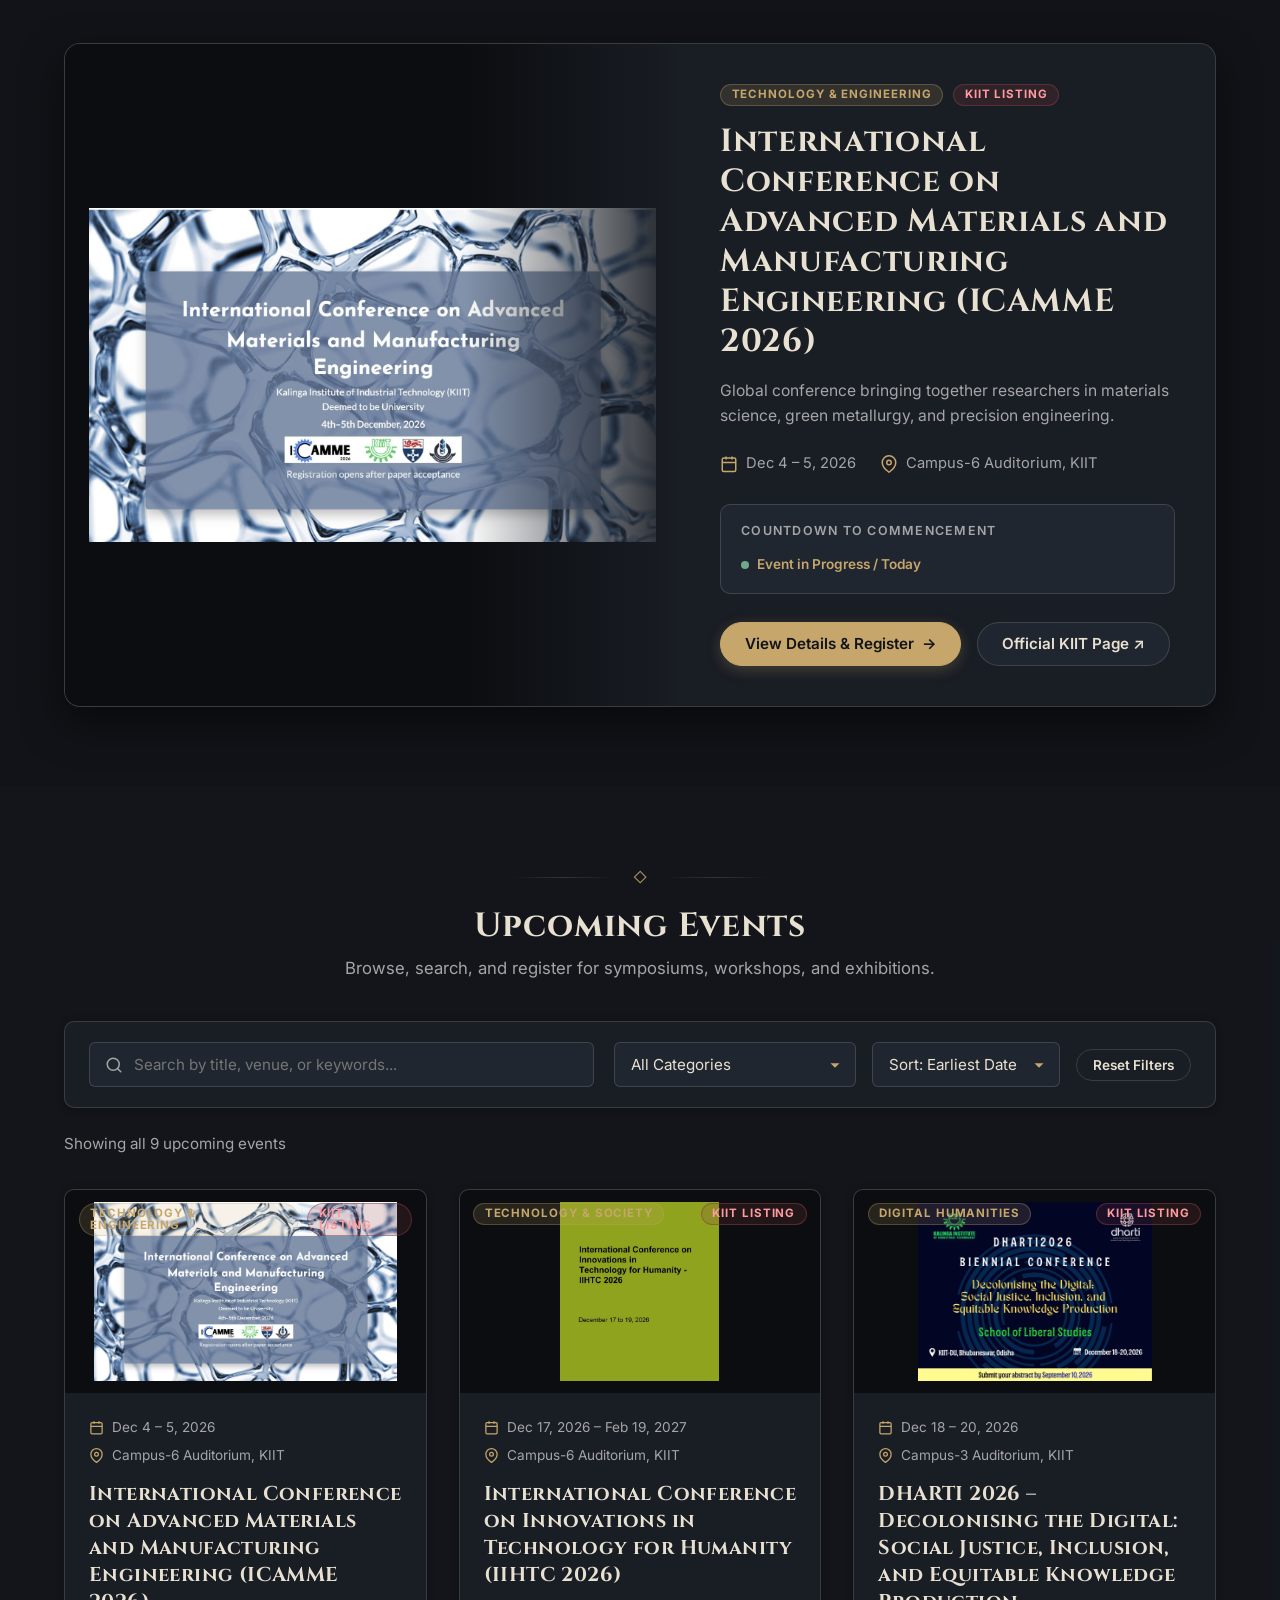
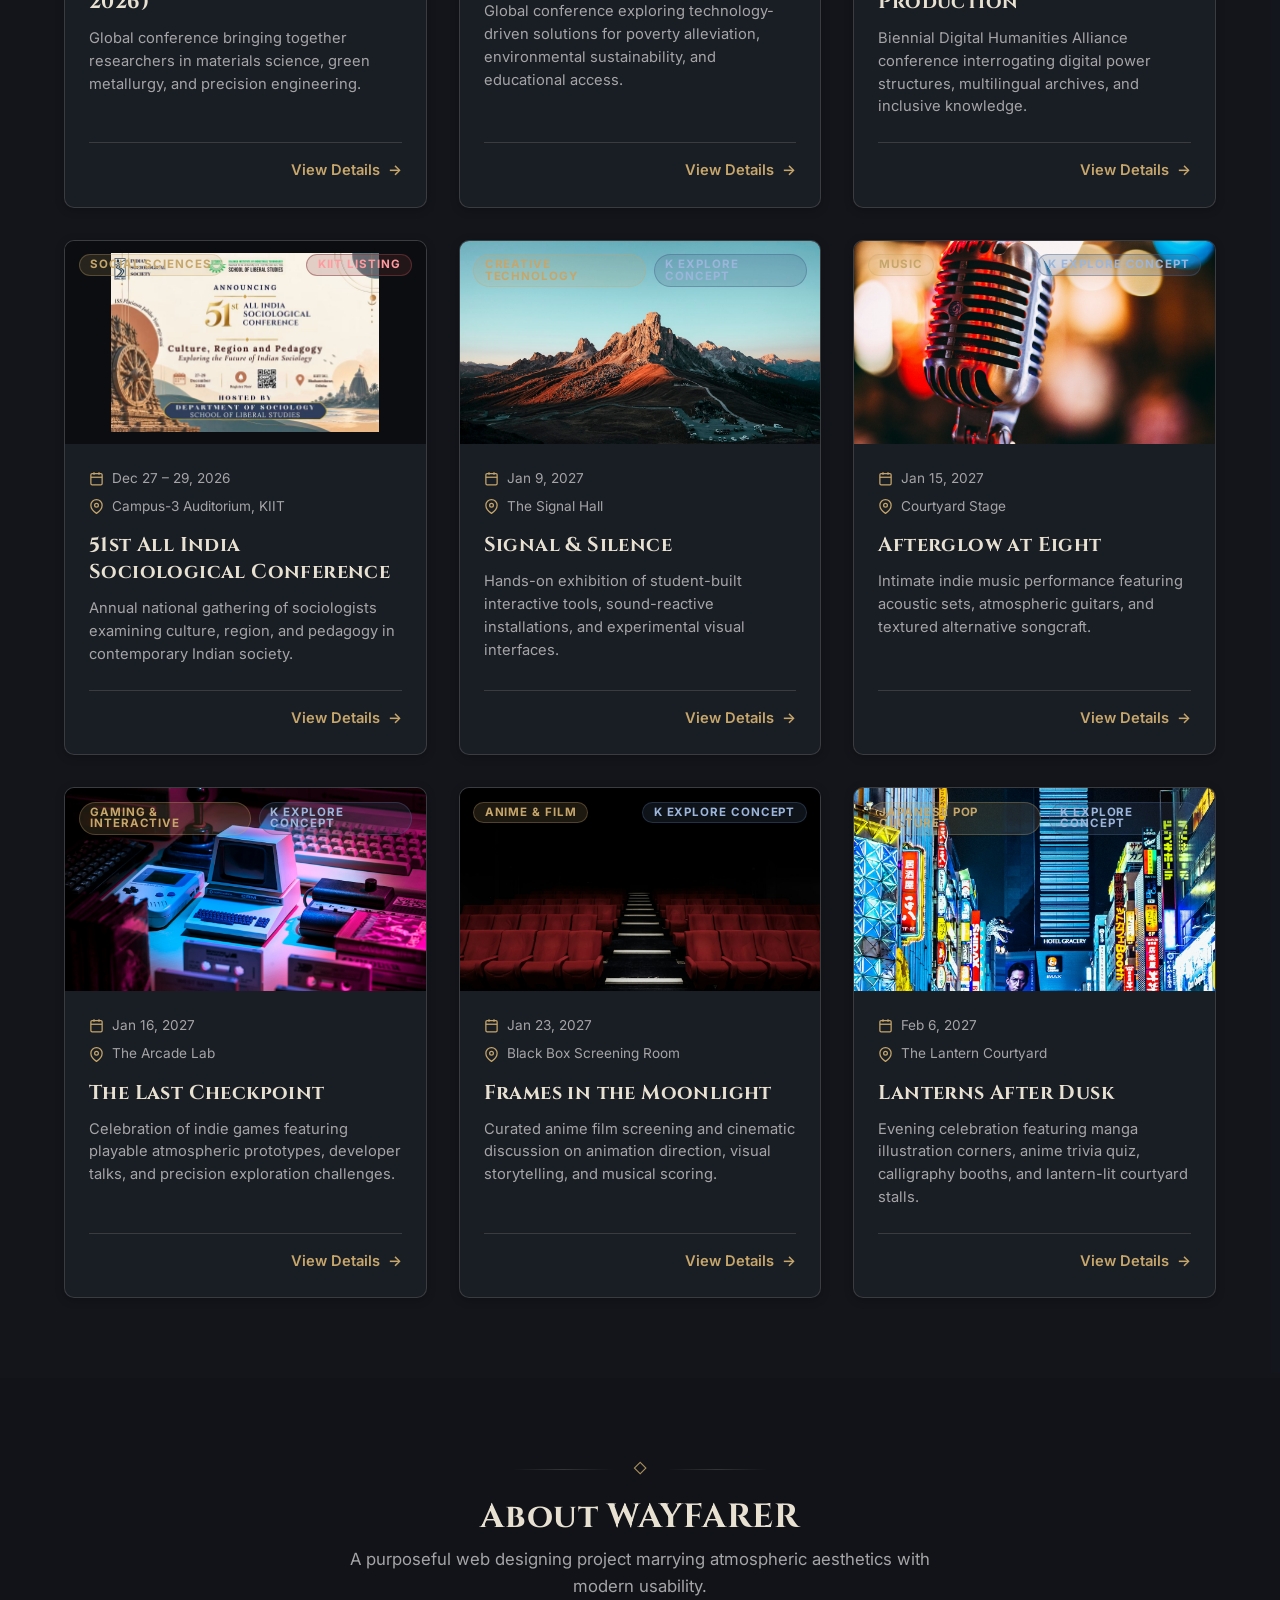
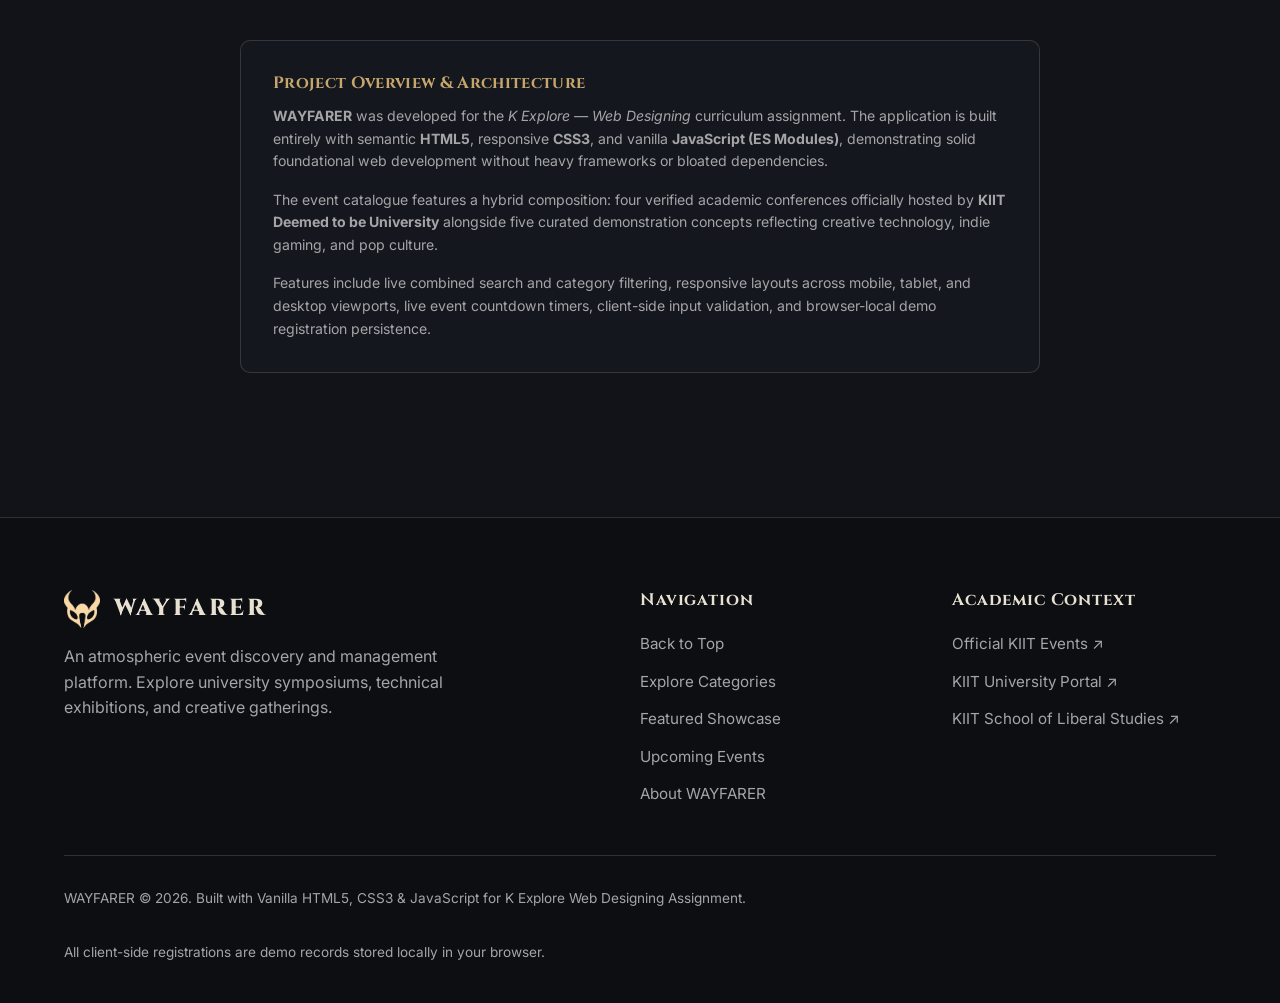
==== commit 9295dd4f: "updated the html" ====
--- a/index.html
+++ b/index.html
@@ -6,6 +6,10 @@
   <meta name="description" content="WAYFARER — Atmospheric event discovery and management platform. Explore upcoming KIIT academic conferences and curated creative culture events.">
   <title>WAYFARER — Every Journey Begins Somewhere</title>
 
+  <!-- Favicon / Tab View Icon (Mask Emblem) -->
+  <link rel="icon" type="image/png" href="assets/images/ui/favicon.png">
+  <link rel="apple-touch-icon" href="assets/images/ui/logo-mask.png">
+
   <!-- Stylesheets -->
   <link rel="stylesheet" href="css/base.css">
   <link rel="stylesheet" href="css/layout.css">
@@ -22,17 +26,9 @@
   <!-- Global Site Header -->
   <header class="site-header" role="banner">
     <div class="container header-container">
-      <!-- Brand Logo / Wordmark -->
+      <!-- Brand Logo / Wordmark (Full on Desktop, Only Mask View on Tab View) -->
       <a href="index.html" class="brand" aria-label="WAYFARER Homepage">
-        <span class="brand-crest" aria-hidden="true">
-          <!-- Atmospheric Wayfarer Crest SVG -->
-          <svg width="28" height="28" viewBox="0 0 24 24" fill="none" stroke="currentColor" stroke-width="1.8" stroke-linecap="round" stroke-linejoin="round">
-            <polygon points="12 2 19 8.5 19 15.5 12 22 5 15.5 5 8.5 12 2"/>
-            <circle cx="12" cy="12" r="3"/>
-            <line x1="12" y1="2" x2="12" y2="7"/>
-            <line x1="12" y1="17" x2="12" y2="22"/>
-          </svg>
-        </span>
+        <img src="assets/images/ui/logo-mask.png" alt="" class="brand-mask" width="36" height="38" />
         <span class="brand-text">WAYFARER</span>
       </a>
 
@@ -265,12 +261,7 @@
       <div class="footer-top">
         <div>
           <div class="brand">
-            <span class="brand-crest" aria-hidden="true">
-              <svg width="24" height="24" viewBox="0 0 24 24" fill="none" stroke="currentColor" stroke-width="1.8" stroke-linecap="round" stroke-linejoin="round">
-                <polygon points="12 2 19 8.5 19 15.5 12 22 5 15.5 5 8.5 12 2"/>
-                <circle cx="12" cy="12" r="3"/>
-              </svg>
-            </span>
+            <img src="assets/images/ui/logo-mask.png" alt="" class="brand-mask" width="30" height="32" />
             <span class="brand-text">WAYFARER</span>
           </div>
           <p class="footer-brand-desc">
--- a/css/layout.css
+++ b/css/layout.css
@@ -27,19 +27,29 @@
   height: 4.75rem;
 }
 
-/* Brand Wordmark & Crest */
+/* Brand Wordmark & Official Mask */
 .brand {
   display: flex;
   align-items: center;
-  gap: 0.75rem;
+  gap: 0.85rem;
   text-decoration: none;
 }
 
-.brand-crest {
-  color: var(--color-accent);
-  display: flex;
-  align-items: center;
-  justify-content: center;
+.brand-mask {
+  width: 36px;
+  height: 38px;
+  object-fit: contain;
+  display: block;
+  flex-shrink: 0;
+  transition: transform var(--transition-fast);
+}
+
+.brand:hover .brand-mask {
+  transform: scale(1.06);
+}
+
+[data-theme="light"] .brand-mask {
+  content: url("../assets/images/ui/logo-mask-dark.png");
 }
 
 .brand-text {
@@ -48,6 +58,7 @@
   font-weight: 800;
   letter-spacing: 0.12em;
   color: var(--color-text);
+  transition: color var(--transition-fast);
 }
 
 /* Navigation Links */
--- a/css/responsive.css
+++ b/css/responsive.css
@@ -19,6 +19,20 @@
 }
 
 /* ==========================================================================
+   Tab View / Tablet Breakpoints (<= 1024px)
+   ========================================================================== */
+@media (max-width: 1024px) {
+  /* Set up the Only Mask View for Tab View */
+  .site-header .brand-text {
+    display: none !important;
+  }
+  .site-header .brand-mask {
+    width: 38px;
+    height: 40px;
+  }
+}
+
+/* ==========================================================================
    Tablet Breakpoints (<= 992px)
    ========================================================================== */
 @media (max-width: 992px) {
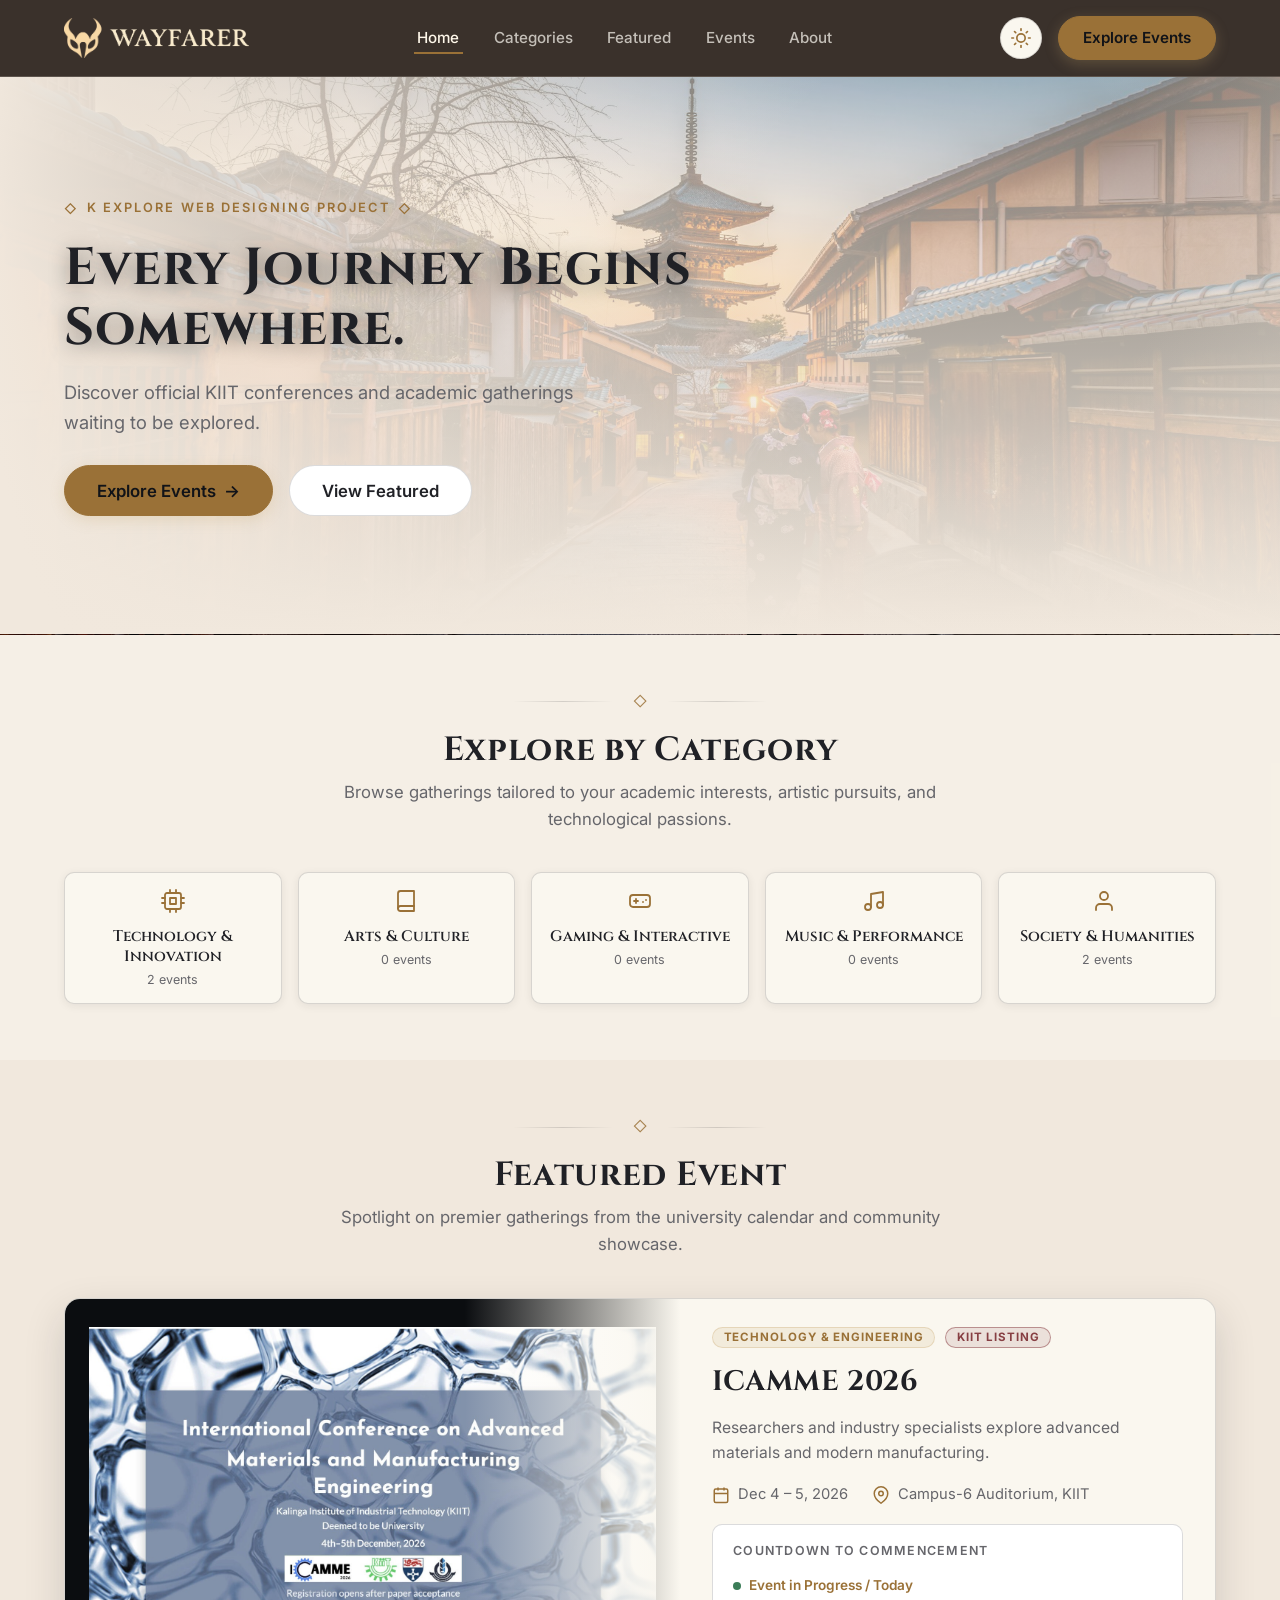
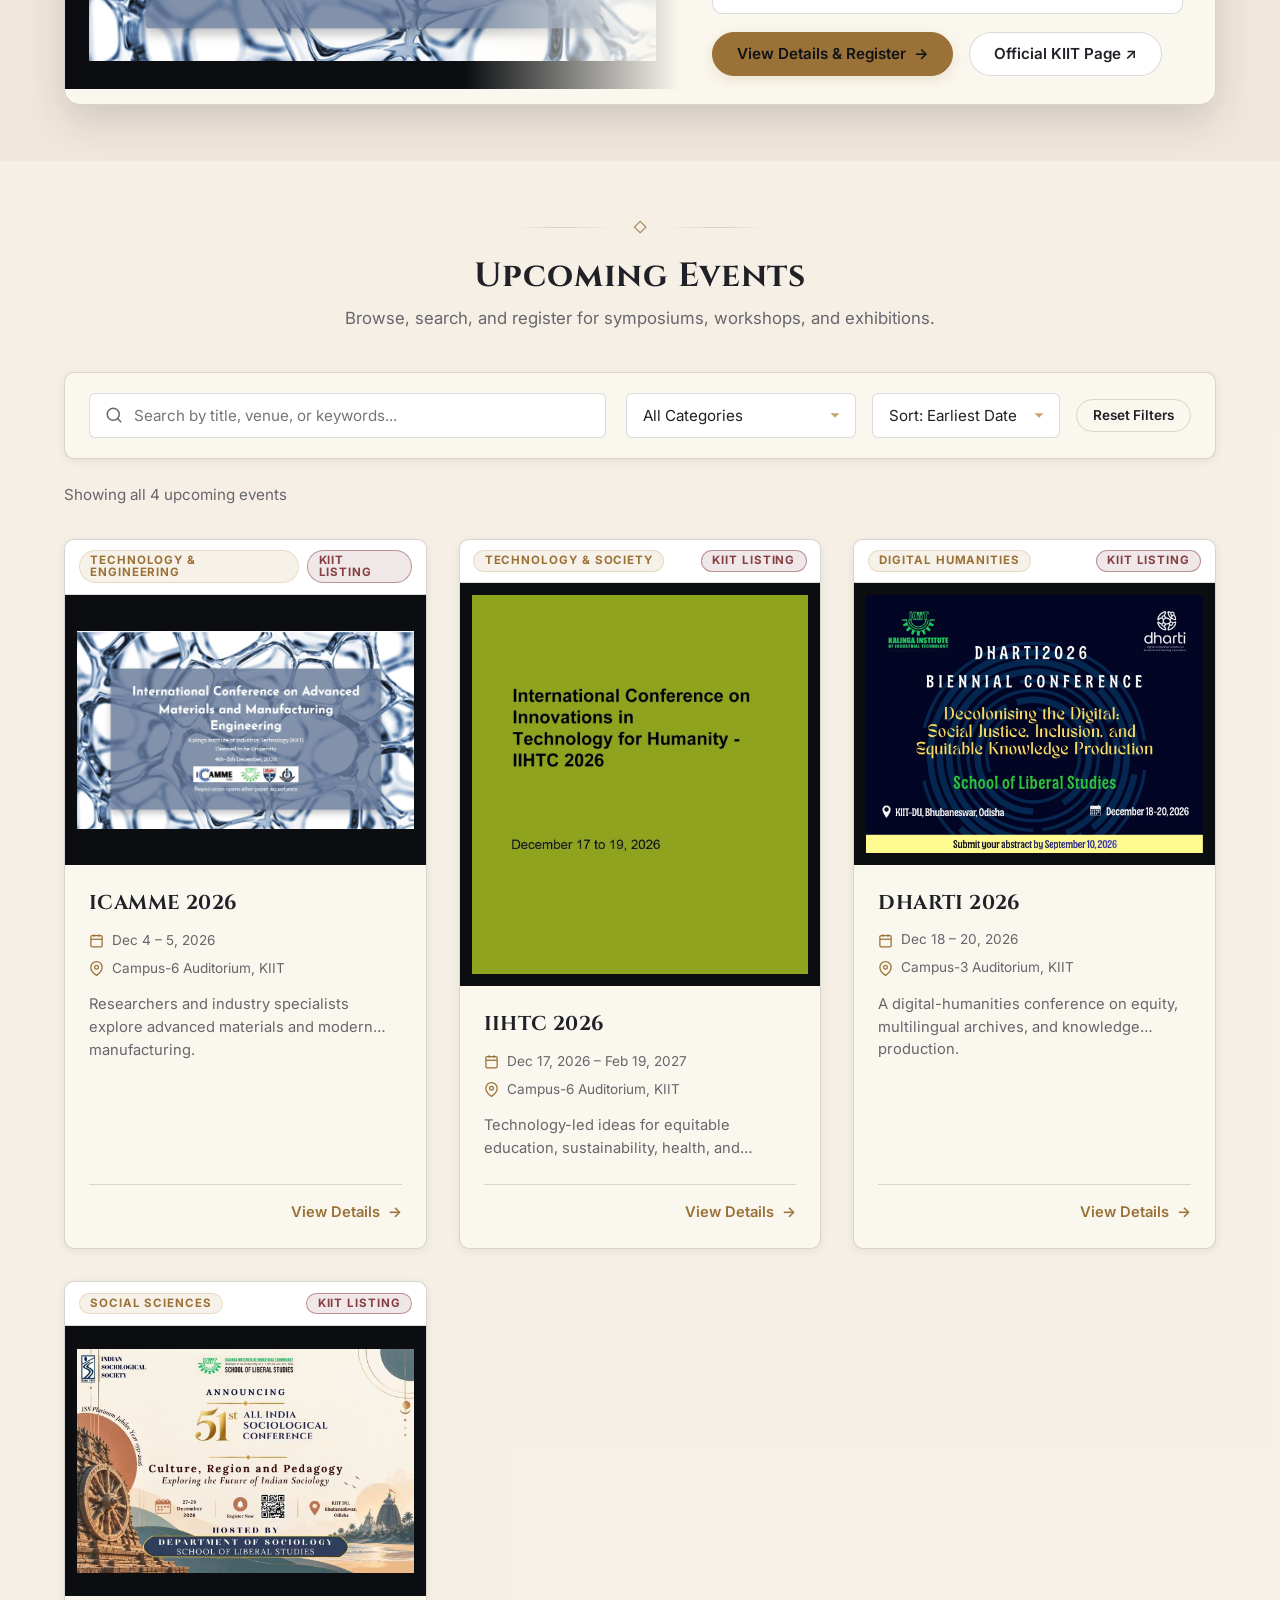
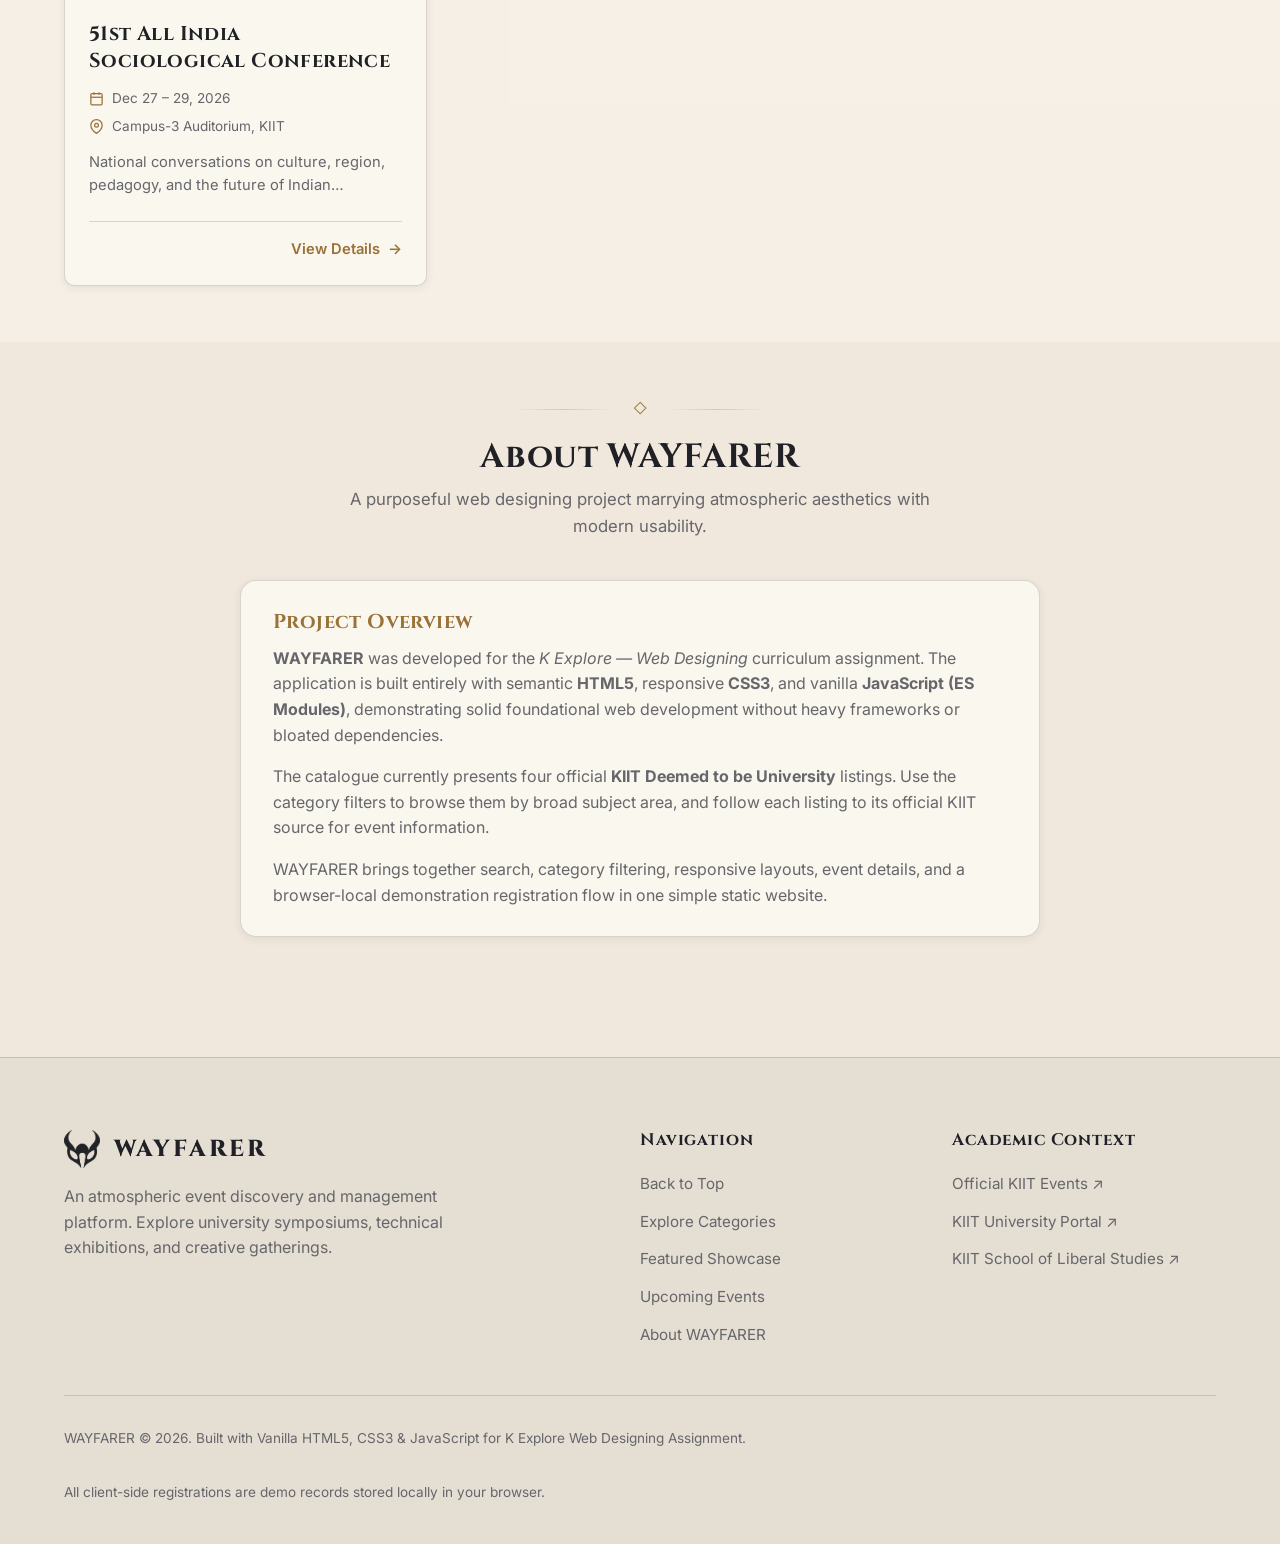
==== commit e021d572: "patch fix" ====
--- a/index.html
+++ b/index.html
@@ -1,5 +1,5 @@
 <!DOCTYPE html>
-<html lang="en" data-theme="dark">
+<html lang="en" data-theme="light">
 <head>
   <meta charset="UTF-8">
   <meta name="viewport" content="width=device-width, initial-scale=1.0">
@@ -26,10 +26,10 @@
   <!-- Global Site Header -->
   <header class="site-header" role="banner">
     <div class="container header-container">
-      <!-- Brand Logo / Wordmark (Full on Desktop, Only Mask View on Tab View) -->
+      <!-- Approved WAYFARER full logo; emblem remains in compact views. -->
       <a href="index.html" class="brand" aria-label="WAYFARER Homepage">
-        <img src="assets/images/ui/logo-mask.png" alt="" class="brand-mask" width="36" height="38" />
-        <span class="brand-text">WAYFARER</span>
+        <img src="assets/images/ui/logo-full.png" alt="WAYFARER" class="brand-full" />
+        <img src="assets/images/ui/logo-mask.png" alt="" class="brand-mask brand-mask-compact" width="36" height="38" />
       </a>
 
       <!-- Primary Navigation Menu -->
@@ -106,7 +106,7 @@
           <div class="hero-kicker">K Explore Web Designing Project</div>
           <h1 id="heroTitle" class="hero-title">Every Journey Begins Somewhere.</h1>
           <p class="hero-subtitle">
-            Discover academic conferences, creative technologies, indie gaming showcases, and cultural gatherings waiting to be explored.
+            Discover official KIIT conferences and academic gatherings waiting to be explored.
           </p>
           <div class="hero-cta-group">
             <a href="#eventsSection" class="btn btn-primary btn-lg">
@@ -239,16 +239,16 @@
         <h2 id="aboutHeading" class="section-title">About WAYFARER</h2>
         <p class="section-subtitle">A purposeful web designing project marrying atmospheric aesthetics with modern usability.</p>
 
-        <div class="confirmation-notice" style="max-width: 800px; margin: 0 auto; text-align: left; padding: 2rem;">
-          <h3 style="margin-bottom: 0.75rem; font-family: var(--font-heading); color: var(--color-accent);">Project Overview & Architecture</h3>
+        <div class="about-card">
+          <h3>Project Overview</h3>
           <p>
             <strong>WAYFARER</strong> was developed for the <em>K Explore — Web Designing</em> curriculum assignment. The application is built entirely with semantic <strong>HTML5</strong>, responsive <strong>CSS3</strong>, and vanilla <strong>JavaScript (ES Modules)</strong>, demonstrating solid foundational web development without heavy frameworks or bloated dependencies.
           </p>
           <p>
-            The event catalogue features a hybrid composition: four verified academic conferences officially hosted by <strong>KIIT Deemed to be University</strong> alongside five curated demonstration concepts reflecting creative technology, indie gaming, and pop culture.
-          </p>
-          <p style="margin-bottom: 0;">
-            Features include live combined search and category filtering, responsive layouts across mobile, tablet, and desktop viewports, live event countdown timers, client-side input validation, and browser-local demo registration persistence.
+            The catalogue currently presents four official <strong>KIIT Deemed to be University</strong> listings. Use the category filters to browse them by broad subject area, and follow each listing to its official KIIT source for event information.
+          </p>
+          <p>
+            WAYFARER brings together search, category filtering, responsive layouts, event details, and a browser-local demonstration registration flow in one simple static website.
           </p>
         </div>
       </div>
--- a/css/base.css
+++ b/css/base.css
@@ -144,10 +144,10 @@
   outline-offset: 3px;
 }
 
-/* Skip to Content for Screen Readers */
+/* Skip to Content for Screen Readers (Positioned securely offscreen when idle) */
 .skip-link {
   position: absolute;
-  top: -40px;
+  top: -9999px;
   left: 1rem;
   background: var(--color-accent);
   color: #111318;
@@ -155,11 +155,13 @@
   font-weight: 600;
   z-index: 1000;
   border-radius: var(--radius-sm);
-  transition: top 0.2s ease;
+  transition: transform 0.2s ease;
+  transform: translateY(-200%);
 }
 
 .skip-link:focus {
   top: 1rem;
+  transform: translateY(0);
 }
 
 /* Container */
--- a/css/layout.css
+++ b/css/layout.css
@@ -17,7 +17,18 @@
 }
 
 [data-theme="light"] .site-header {
-  background-color: rgba(241, 232, 221, 0.88);
+  background-color: rgba(52, 43, 38, 0.97);
+  border-bottom-color: rgba(232, 225, 210, 0.2);
+}
+
+[data-theme="light"] .site-header .nav-link,
+[data-theme="light"] .site-header .brand-text {
+  color: rgba(250, 247, 239, 0.72);
+}
+
+[data-theme="light"] .site-header .nav-link:hover,
+[data-theme="light"] .site-header .nav-link.active {
+  color: #fff8ea;
 }
 
 .header-container {
@@ -42,6 +53,18 @@
   display: block;
   flex-shrink: 0;
   transition: transform var(--transition-fast);
+}
+
+.brand-full {
+  display: block;
+  width: 185px;
+  height: 42px;
+  object-fit: contain;
+  object-position: left center;
+}
+
+.brand-mask-compact {
+  display: none;
 }
 
 .brand:hover .brand-mask {
@@ -127,10 +150,10 @@
 /* Hero Section */
 .hero-section {
   position: relative;
-  min-height: 72vh;
-  display: flex;
-  align-items: center;
-  padding: 6rem 0 5rem 0;
+  min-height: min(62vh, 620px);
+  display: flex;
+  align-items: center;
+  padding: 4.25rem 0;
   background-image: linear-gradient(to bottom, var(--color-overlay-subtle), var(--color-bg)), var(--hero-bg-image);
   background-size: cover;
   background-position: center;
@@ -171,7 +194,7 @@
 }
 
 .hero-title {
-  font-size: clamp(2.4rem, 5vw, 3.8rem);
+  font-size: clamp(2.25rem, 4.3vw, 3.25rem);
   font-weight: 700;
   line-height: 1.15;
   color: var(--color-text);
@@ -180,10 +203,10 @@
 }
 
 .hero-subtitle {
-  font-size: clamp(1.05rem, 2vw, 1.25rem);
+  font-size: clamp(1rem, 1.6vw, 1.15rem);
   color: var(--color-text-muted);
   line-height: 1.6;
-  margin-bottom: 2.25rem;
+  margin-bottom: 1.75rem;
   max-width: 540px;
 }
 
@@ -196,12 +219,38 @@
 
 /* Page Section Spacing */
 .page-section {
-  padding: 5rem 0;
+  padding: 3.5rem 0;
   position: relative;
 }
 
 .page-section:nth-of-type(even) {
   background-color: rgba(25, 29, 36, 0.3);
+}
+
+.about-card {
+  max-width: 800px;
+  margin: 0 auto;
+  padding: 1.75rem 2rem;
+  text-align: left;
+  background: var(--color-surface);
+  border: 1px solid var(--color-border);
+  border-radius: var(--radius-lg);
+  box-shadow: var(--shadow-sm);
+}
+
+.about-card h3 {
+  margin-bottom: 0.75rem;
+  color: var(--color-accent);
+  font-size: 1.25rem;
+}
+
+.about-card p {
+  color: var(--color-text-muted);
+  margin-bottom: 1rem;
+}
+
+.about-card p:last-child {
+  margin-bottom: 0;
 }
 
 [data-theme="light"] .page-section:nth-of-type(even) {
@@ -211,9 +260,9 @@
 /* Category Grid */
 .category-grid {
   display: grid;
-  grid-template-columns: repeat(auto-fill, minmax(170px, 1fr));
-  gap: 1.25rem;
-  margin-top: 2rem;
+  grid-template-columns: repeat(5, minmax(0, 1fr));
+  gap: 1rem;
+  margin-top: 1.5rem;
 }
 
 /* Events Grid */
--- a/css/components.css
+++ b/css/components.css
@@ -200,7 +200,8 @@
   background-color: var(--color-surface);
   border: 1px solid var(--color-border);
   border-radius: var(--radius-md);
-  padding: 1.5rem 1rem;
+  min-height: 124px;
+  padding: 1rem;
   display: flex;
   flex-direction: column;
   align-items: center;
@@ -265,7 +266,8 @@
 
 .featured-image-wrap {
   position: relative;
-  min-height: 400px;
+  min-height: 300px;
+  max-height: 390px;
   background-color: #0b0d10;
   display: flex;
   align-items: center;
@@ -297,7 +299,7 @@
 }
 
 .featured-body {
-  padding: 2.5rem;
+  padding: 1.75rem 2rem;
   display: flex;
   flex-direction: column;
   justify-content: center;
@@ -311,7 +313,7 @@
 }
 
 .featured-title {
-  font-size: clamp(1.5rem, 2.5vw, 2.2rem);
+  font-size: clamp(1.45rem, 2.2vw, 2rem);
   line-height: 1.25;
   margin-bottom: 1rem;
 }
@@ -324,14 +326,14 @@
   color: var(--color-text-muted);
   font-size: 0.98rem;
   line-height: 1.6;
-  margin-bottom: 1.5rem;
+  margin-bottom: 1.1rem;
 }
 
 .featured-meta-row {
   display: flex;
   flex-wrap: wrap;
   gap: 1.5rem;
-  margin-bottom: 1.75rem;
+  margin-bottom: 1.1rem;
   color: var(--color-text-muted);
   font-size: 0.92rem;
 }
@@ -352,7 +354,7 @@
   border: 1px solid var(--color-border);
   padding: 1rem 1.25rem;
   border-radius: var(--radius-md);
-  margin-bottom: 1.75rem;
+  margin-bottom: 1.1rem;
 }
 
 .countdown-title {
@@ -456,17 +458,26 @@
 }
 
 .card-media {
-  position: relative;
-  aspect-ratio: 16 / 9;
+  aspect-ratio: 4 / 3;
   background-color: #0b0d10;
-  overflow: hidden;
+  display: flex;
+  align-items: center;
+  justify-content: center;
+}
+
+.card-image-link {
+  display: flex;
+  width: 100%;
+  height: 100%;
+  align-items: center;
+  justify-content: center;
 }
 
 .card-img {
   width: 100%;
   height: 100%;
-  object-fit: cover;
-  transition: transform 0.4s ease;
+  object-fit: contain;
+  padding: 0.75rem;
 }
 
 .card-img.poster-fit {
@@ -474,20 +485,15 @@
   padding: 0.75rem;
 }
 
-.event-card:hover .card-img {
-  transform: scale(1.05);
-}
-
-.card-badges {
-  position: absolute;
-  top: 0.85rem;
-  left: 0.85rem;
-  right: 0.85rem;
+.card-header {
+  min-height: 43px;
+  padding: 0.65rem 0.85rem;
   display: flex;
   align-items: center;
   justify-content: space-between;
   gap: 0.5rem;
-  pointer-events: none;
+  background: var(--color-surface-raised);
+  border-bottom: 1px solid var(--color-border);
 }
 
 .card-content {
@@ -509,7 +515,7 @@
 .card-title {
   font-size: 1.25rem;
   line-height: 1.35;
-  margin-bottom: 0.75rem;
+  margin-bottom: 0.85rem;
   font-weight: 700;
 }
 
@@ -527,6 +533,10 @@
   line-height: 1.55;
   margin-bottom: 1.5rem;
   flex: 1;
+  display: -webkit-box;
+  -webkit-box-orient: vertical;
+  -webkit-line-clamp: 2;
+  overflow: hidden;
 }
 
 .card-footer {
@@ -619,13 +629,13 @@
   border-radius: var(--radius-lg);
   overflow: hidden;
   box-shadow: var(--shadow-lg);
-  margin-bottom: 3.5rem;
+  margin-bottom: 2.5rem;
 }
 
 .detail-banner-wrap {
   position: relative;
-  max-height: 450px;
-  min-height: 300px;
+  max-height: 300px;
+  min-height: 220px;
   background-color: #0c0e12;
   display: flex;
   align-items: center;
@@ -636,13 +646,13 @@
 .detail-banner-img {
   width: 100%;
   height: 100%;
-  max-height: 450px;
+  max-height: 300px;
   object-fit: cover;
 }
 
 .detail-banner-img.poster-fit {
   object-fit: contain;
-  padding: 1.5rem;
+  padding: 0.75rem;
 }
 
 .detail-banner-overlay {
@@ -653,26 +663,26 @@
 }
 
 .detail-hero-content {
-  padding: 2.5rem 3rem;
+  padding: 1.75rem 2.25rem;
   position: relative;
-  margin-top: -3rem;
+  margin-top: -1.75rem;
   z-index: 2;
 }
 
 .detail-title {
-  font-size: clamp(1.8rem, 3.5vw, 2.8rem);
+  font-size: clamp(1.65rem, 2.6vw, 2.25rem);
   line-height: 1.2;
-  margin-bottom: 1.75rem;
+  margin-bottom: 1.25rem;
 }
 
 .detail-meta-list {
   display: grid;
   grid-template-columns: repeat(auto-fit, minmax(220px, 1fr));
-  gap: 1.5rem;
-  padding: 1.5rem 0;
+  gap: 1rem;
+  padding: 1rem 0;
   border-top: 1px solid var(--color-border);
   border-bottom: 1px solid var(--color-border);
-  margin-bottom: 2rem;
+  margin-bottom: 1.25rem;
 }
 
 .detail-meta-item {
@@ -858,7 +868,7 @@
    Registration Form & Confirmation
    ========================================================================== */
 .registration-container {
-  max-width: 720px;
+  max-width: 640px;
   margin: 0 auto;
 }
 
@@ -866,28 +876,28 @@
   background-color: var(--color-surface);
   border: 1px solid var(--color-border);
   border-radius: var(--radius-lg);
-  padding: 3rem;
+  padding: 2rem;
   box-shadow: var(--shadow-lg);
 }
 
 .form-header {
   text-align: center;
-  margin-bottom: 2.5rem;
+  margin-bottom: 1.5rem;
 }
 
 .form-title {
-  font-size: 2.2rem;
+  font-size: 1.9rem;
   margin-bottom: 0.5rem;
 }
 
 .form-event-target {
   color: var(--color-accent);
-  font-size: 1.1rem;
+  font-size: 1rem;
   font-weight: 600;
 }
 
 .form-group {
-  margin-bottom: 1.5rem;
+  margin-bottom: 1rem;
 }
 
 .form-label {
@@ -932,7 +942,7 @@
 }
 
 .form-submit-row {
-  margin-top: 2rem;
+  margin-top: 1.25rem;
 }
 
 .btn-block {
@@ -943,7 +953,7 @@
   font-size: 0.82rem;
   color: var(--color-text-muted);
   text-align: center;
-  margin-top: 1.25rem;
+  margin-top: 0.9rem;
   line-height: 1.5;
 }
 
--- a/css/responsive.css
+++ b/css/responsive.css
@@ -22,13 +22,19 @@
    Tab View / Tablet Breakpoints (<= 1024px)
    ========================================================================== */
 @media (max-width: 1024px) {
-  /* Set up the Only Mask View for Tab View */
-  .site-header .brand-text {
-    display: none !important;
-  }
-  .site-header .brand-mask {
+  .site-header .brand-full {
+    display: none;
+  }
+  .site-header .brand-mask-compact {
+    display: block;
     width: 38px;
     height: 40px;
+  }
+}
+
+@media (max-width: 900px) {
+  .category-grid {
+    grid-template-columns: repeat(3, 1fr);
   }
 }
 
@@ -38,7 +44,7 @@
 @media (max-width: 992px) {
   .hero-section {
     min-height: auto;
-    padding: 4.5rem 0 3.5rem 0;
+    padding: 3.5rem 0;
   }
 
   .featured-card {
@@ -211,8 +217,12 @@
    Common Mobile (<= 480px) & Small Mobile (360px - 390px)
    ========================================================================== */
 @media (max-width: 480px) {
+  .hero-section {
+    padding: 3rem 0;
+  }
+
   .hero-title {
-    font-size: 2.1rem;
+    font-size: 2rem;
   }
 
   .hero-cta-group {
@@ -240,6 +250,23 @@
 
   .detail-banner-actions .btn {
     width: 100%;
+  }
+
+  .detail-banner-wrap {
+    min-height: 190px;
+    max-height: 240px;
+  }
+
+  .detail-title {
+    font-size: 1.55rem;
+  }
+
+  .registration-card {
+    padding: 1.5rem 1rem;
+  }
+
+  .form-title {
+    font-size: 1.65rem;
   }
 
   .countdown-unit {
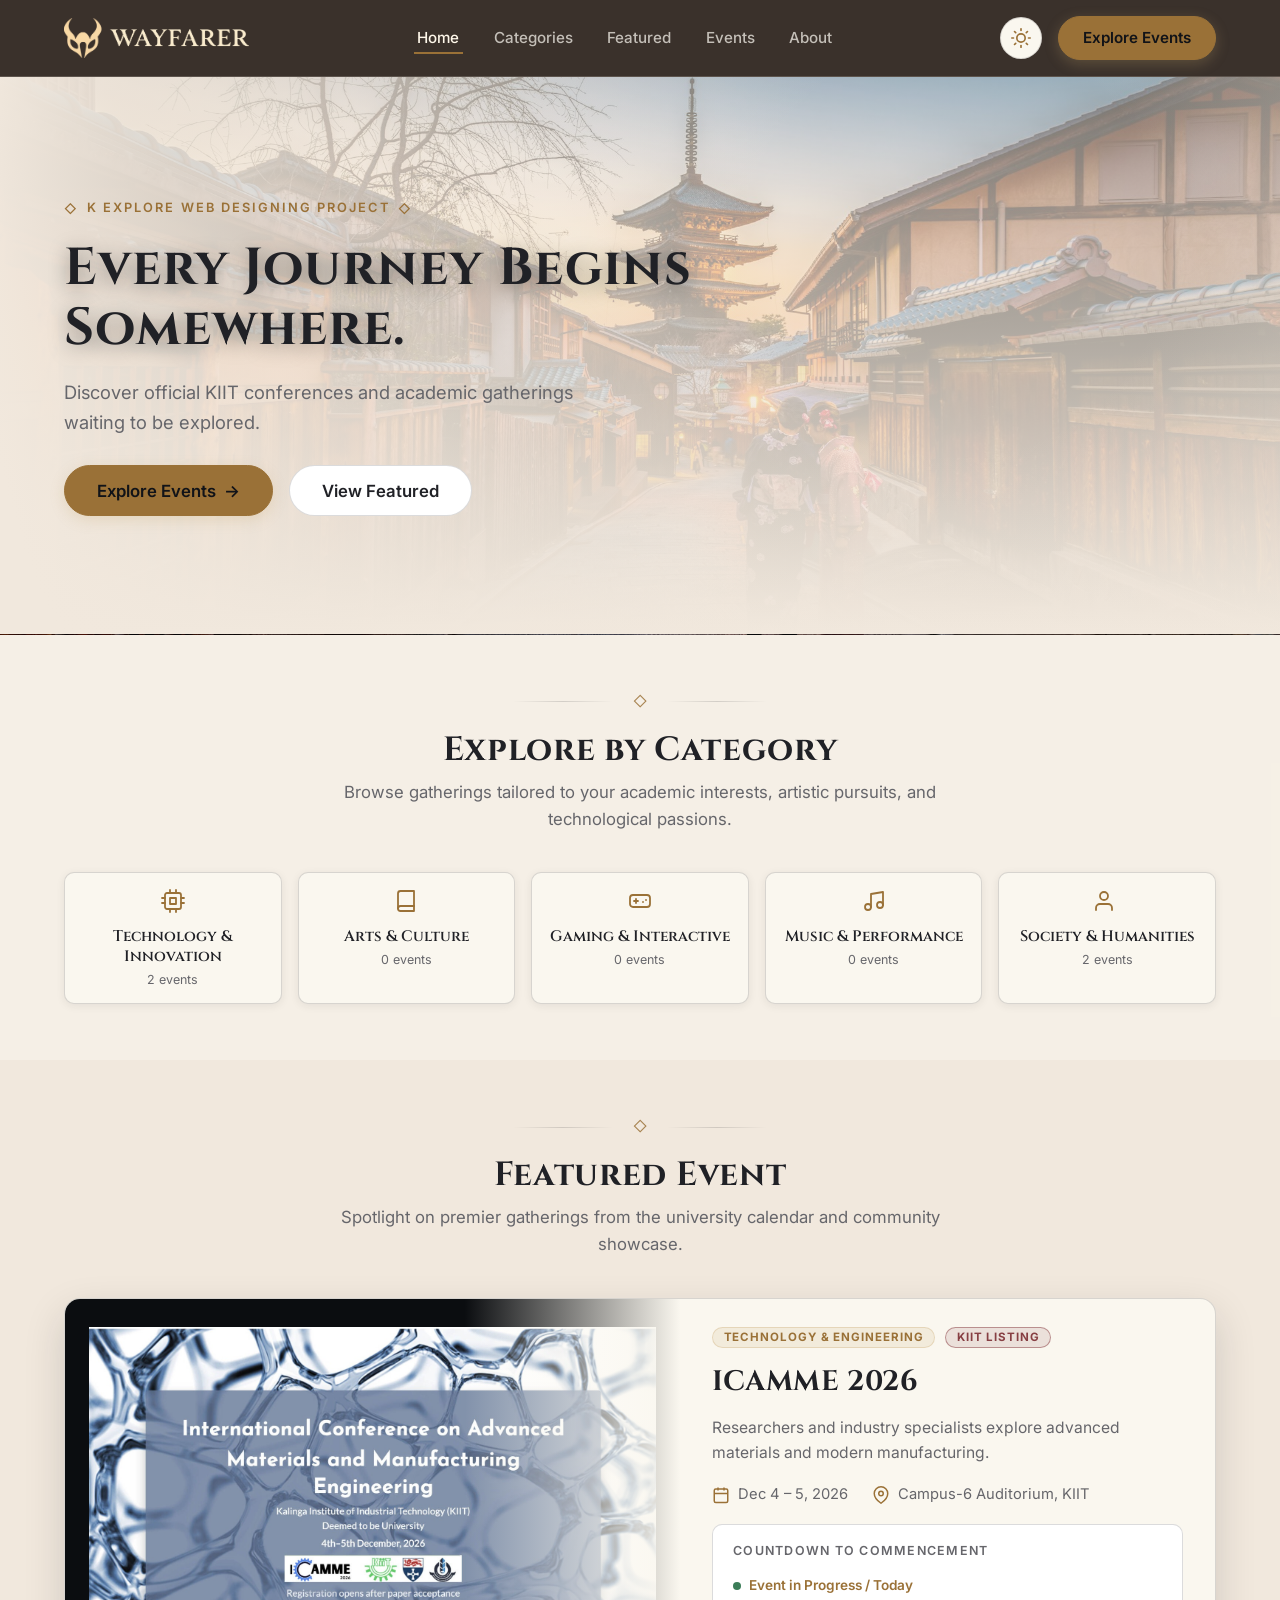
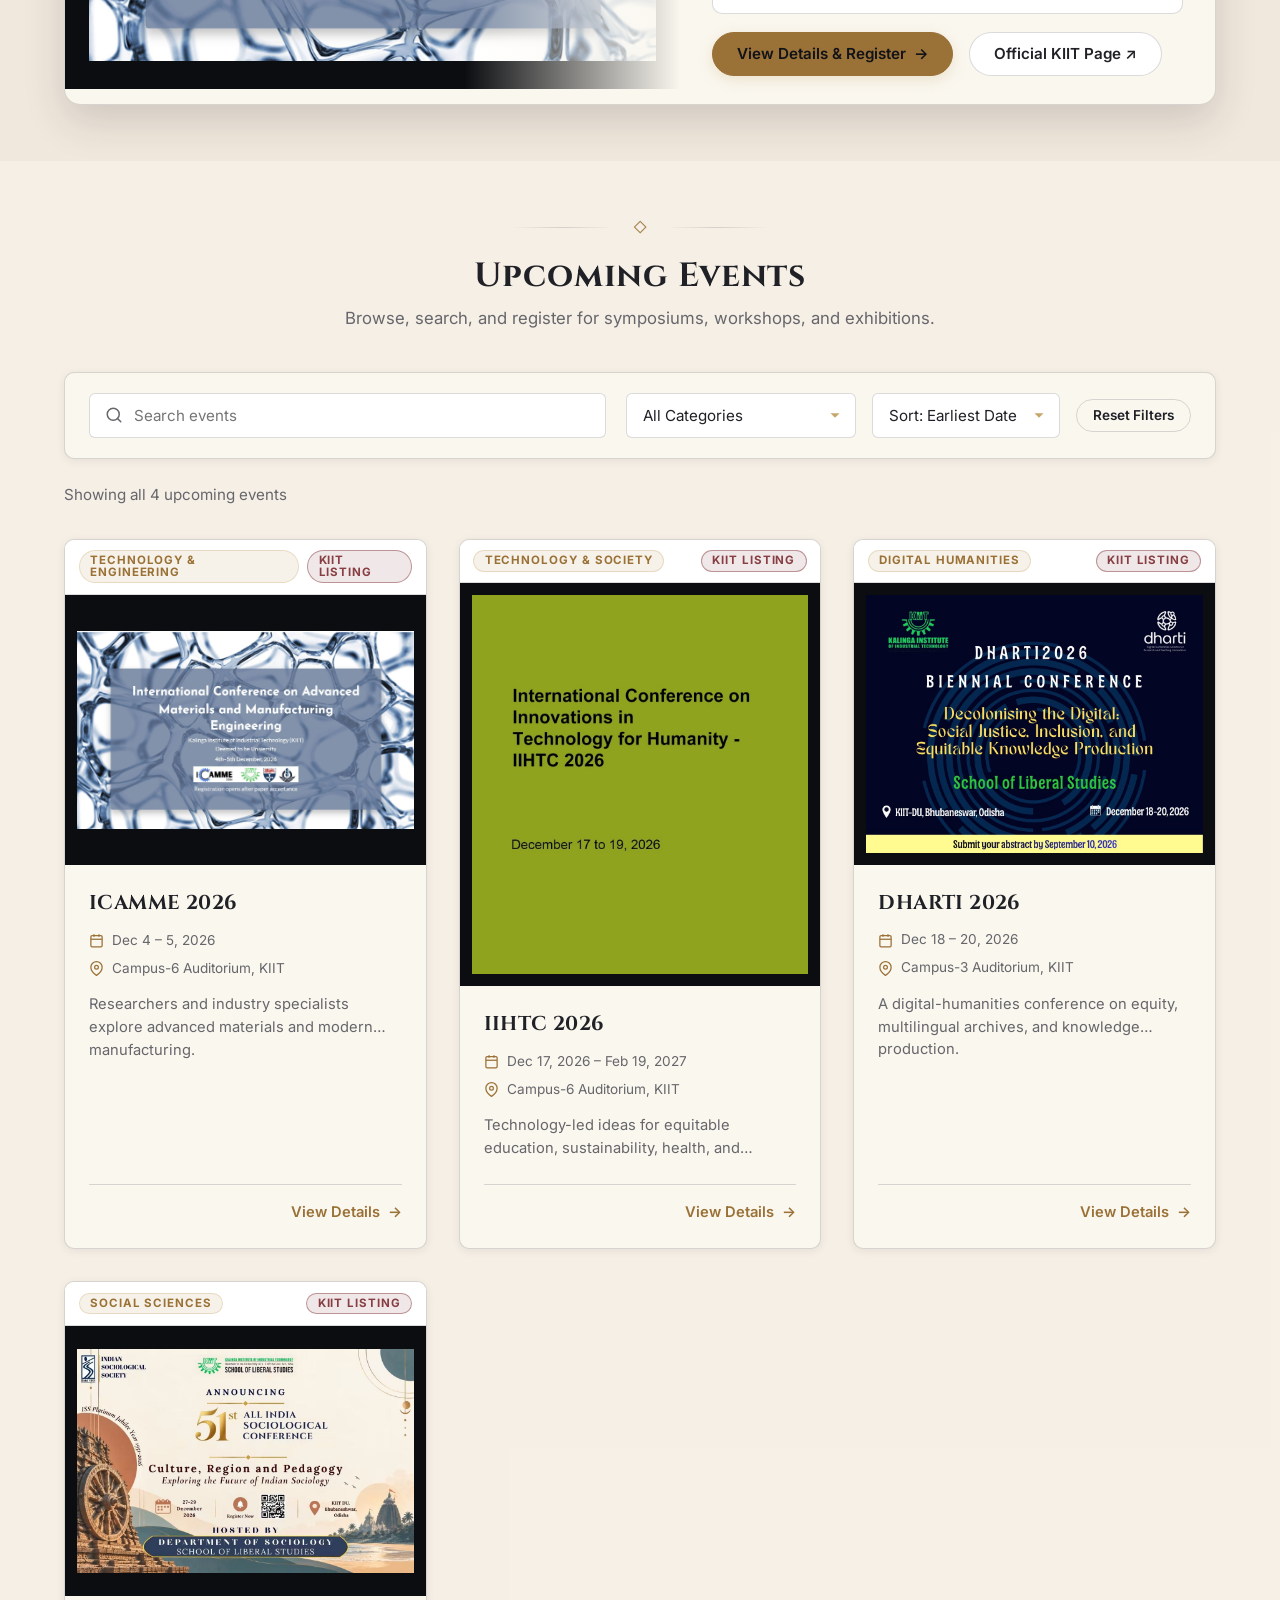
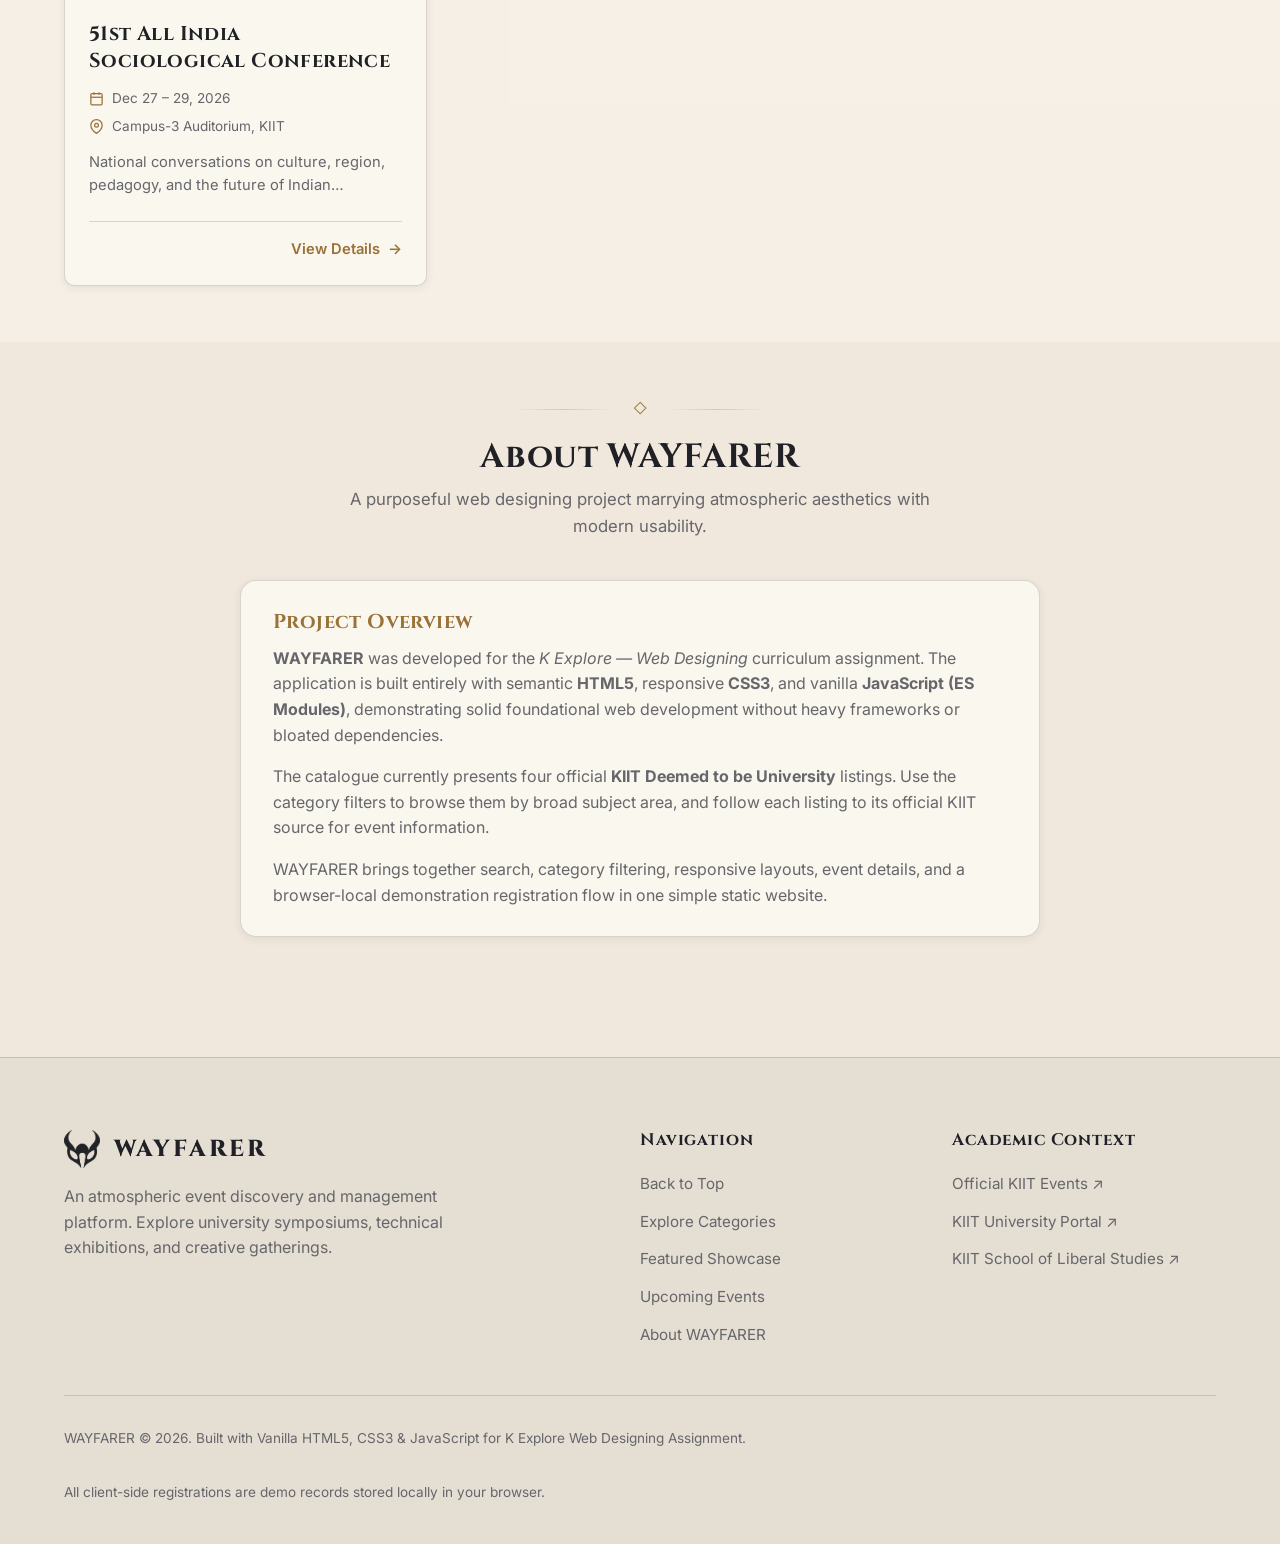
==== commit dbd74fd5: "worked on responsiveness" ====
--- a/index.html
+++ b/index.html
@@ -180,7 +180,7 @@
               type="search" 
               id="searchInput" 
               class="search-input" 
-              placeholder="Search by title, venue, or keywords..."
+              placeholder="Search events"
               aria-label="Search events"
             />
           </div>
--- a/css/responsive.css
+++ b/css/responsive.css
@@ -217,6 +217,20 @@
    Common Mobile (<= 480px) & Small Mobile (360px - 390px)
    ========================================================================== */
 @media (max-width: 480px) {
+  .container {
+    padding-left: 1rem;
+    padding-right: 1rem;
+  }
+
+  .page-section {
+    padding: 2.5rem 0;
+  }
+
+  .section-subtitle {
+    margin-bottom: 1.5rem;
+    font-size: 1rem;
+  }
+
   .hero-section {
     padding: 3rem 0;
   }
@@ -269,6 +283,69 @@
     font-size: 1.65rem;
   }
 
+  .category-grid {
+    grid-template-columns: 1fr;
+    gap: 0.75rem;
+    margin-top: 1rem;
+  }
+
+  .category-tile {
+    min-height: 88px;
+    flex-direction: row;
+    justify-content: flex-start;
+    gap: 0.85rem;
+    padding: 0.75rem 0.9rem;
+    text-align: left;
+  }
+
+  .category-icon {
+    width: 28px;
+    margin: 0;
+    flex: 0 0 28px;
+  }
+
+  .category-label {
+    flex: 1;
+    margin: 0;
+    font-size: 0.88rem;
+  }
+
+  .category-count {
+    white-space: nowrap;
+    font-size: 0.76rem;
+  }
+
+  .card-header {
+    min-height: 39px;
+    padding: 0.5rem 0.65rem;
+  }
+
+  .badge {
+    padding: 0.22rem 0.48rem;
+    font-size: 0.66rem;
+  }
+
+  .card-media {
+    aspect-ratio: 16 / 10;
+  }
+
+  .card-content {
+    padding: 1.15rem;
+  }
+
+  .card-title {
+    font-size: 1.12rem;
+    margin-bottom: 0.65rem;
+  }
+
+  .card-desc {
+    margin-bottom: 1rem;
+  }
+
+  .card-footer {
+    padding-top: 0.75rem;
+  }
+
   .countdown-unit {
     min-width: 38px;
   }
@@ -303,21 +380,6 @@
     font-size: 1.2rem;
   }
 
-  .category-grid {
-    grid-template-columns: 1fr;
-  }
-
-  .category-tile {
-    flex-direction: row;
-    gap: 1rem;
-    text-align: left;
-    padding: 1rem;
-  }
-
-  .category-icon {
-    margin-bottom: 0;
-  }
-
   .countdown-grid {
     gap: 0.35rem;
   }
